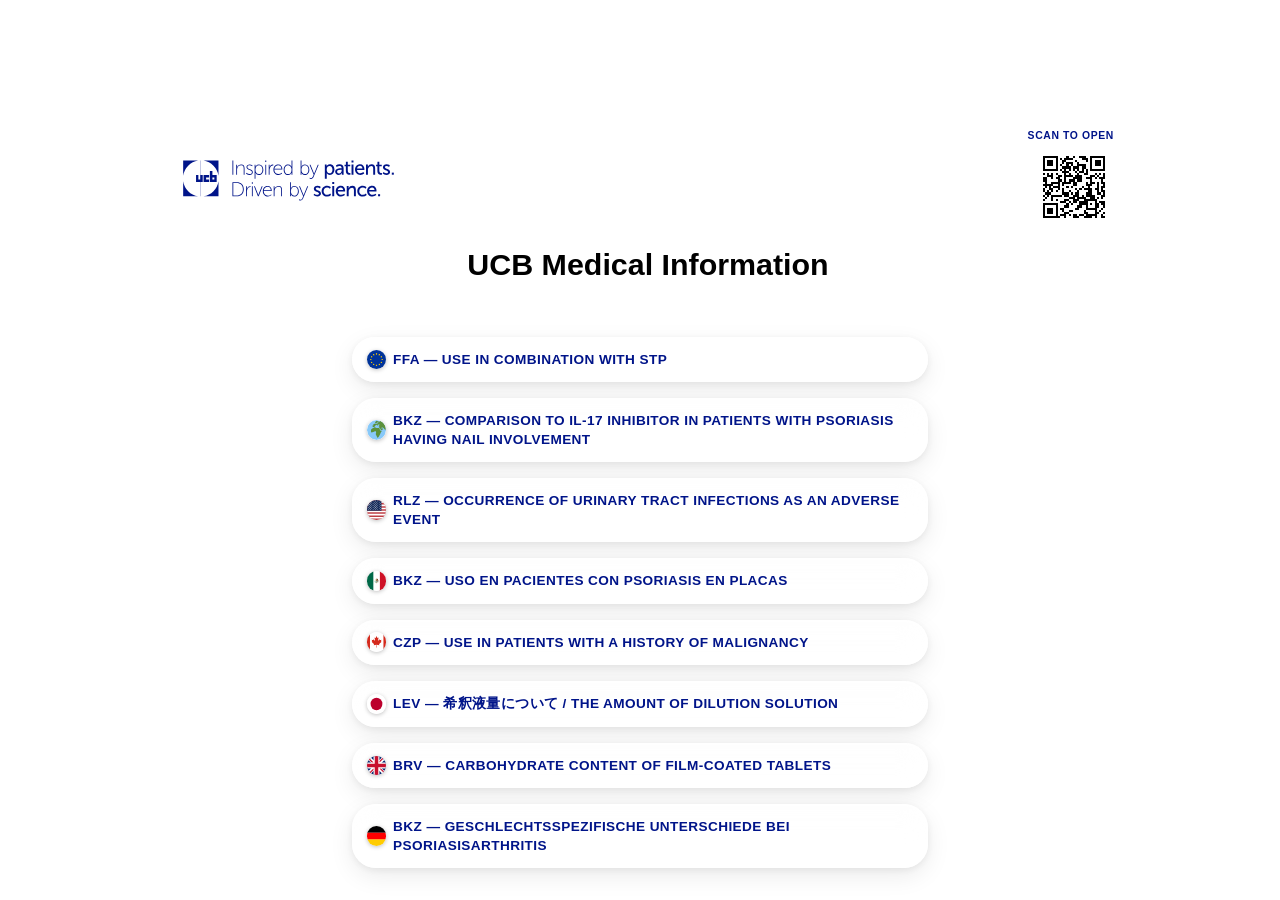
==== index.html @ f5531947 "page" ====
<!DOCTYPE html>
<!-- ============================================================
  UCB Medical Information — Navigation Index
  Purpose : Landing page listing all available CRD/FFA documents.
  Layout  : Centered flex column of glass-style navigation buttons.
  Assets  : assets/css/styles.css, UCB logo SVG, QR code SVG.
============================================================ -->
<html lang="en">

<!-- ============ HEAD ============ -->
<head>
  <!-- Character encoding and responsive viewport -->
  <meta charset="UTF-8">
  <meta name="viewport" content="width=device-width, initial-scale=1.0">

  <!-- Page title (browser tab / bookmark label) -->
  <title>Index</title>

  <!-- Favicon — UCB logo PNG -->
  <link rel="icon" type="image/png" href="assets/img/ucb-logo.png">

  <!-- Shared stylesheet (typography, layout utilities, btn classes, site-header) -->
  <link rel="stylesheet" href="assets/css/styles.css">

  <!-- Page-specific styles
       - Centers all content vertically and horizontally in a full-viewport column.
       - Applies a subtle grey-blue gradient background.
       - Overrides shared .btn--primary with a frosted-glass appearance
         (semi-transparent white fill, backdrop-filter blur, no text-shadow).
  -->
  <style>
    html {
      min-height: 100%;
      background: linear-gradient(145deg, #dde0e8 0%, #eceef2 50%, #e4e6ec 100%);
    }
    body {
      display: flex;
      flex-direction: column;
      align-items: center;
      justify-content: flex-start;
      margin: 0;
      padding-block: 2rem;
      gap: 1rem;
    }

    /* Glass nav cards — override shared stylesheet for this page only */
    body .btn {
      border-radius: 1.5rem;
    }
    .btn--primary {
      display: -webkit-box !important;
      display: -webkit-flex !important;
      display: flex !important;
      -webkit-box-orient: horizontal !important;
      -webkit-box-direction: normal !important;
      -webkit-flex-direction: row !important;
      flex-direction: row !important;
      -webkit-box-align: center !important;
      -webkit-align-items: center !important;
      align-items: center !important;
      -webkit-justify-content: flex-start !important;
      justify-content: flex-start !important;
      gap: 0.5em !important;
      height: auto !important;
      min-height: 0 !important;
      box-sizing: border-box !important;
      border-radius: 1.5rem !important;
      color: #001489 !important;
      background: rgba(255, 255, 255, 0.38) !important;
      border: 1px solid rgba(255, 255, 255, 0.7) !important;
      backdrop-filter: blur(14px) saturate(1.4) !important;
      -webkit-backdrop-filter: blur(14px) saturate(1.4) !important;
      box-shadow:
        0 2px 8px rgba(0, 0, 0, 0.07),
        0 8px 24px rgba(0, 0, 0, 0.08),
        inset 0 1px 0 rgba(255, 255, 255, 0.85) !important;
      text-shadow: none !important;
      width: min(36rem, 90vw) !important;
      /* longhand beats padding-block:0 from .btn on every engine */
      padding-top: 0.75rem !important;
      padding-bottom: 0.75rem !important;
      padding-right: 1.25rem !important;
      padding-left: 0.85rem !important;
    }
    /* Text cell — grows to fill remaining width and wraps freely */
    .btn--primary span {
      -webkit-box-flex: 1 !important;
      -webkit-flex: 1 1 0% !important;
      flex: 1 1 0% !important;
      min-width: 0 !important;
      white-space: normal !important;
      overflow-wrap: break-word !important;
      word-wrap: break-word !important;
      word-break: break-word !important;
      line-height: 1.4 !important;
    }
    .btn--primary:hover {
      background: rgba(255, 255, 255, 0.58) !important;
      box-shadow:
        0 4px 12px rgba(0, 0, 0, 0.10),
        0 12px 32px rgba(0, 0, 0, 0.11),
        inset 0 1px 0 rgba(255, 255, 255, 0.95) !important;
      filter: none !important;
    }

    /* Circular flag / globe icons in navigation cards */
    .flag-circle {
      display: inline-block;
      width: 1.45em;
      height: 1.45em;
      border-radius: 50%;
      object-fit: cover;
      vertical-align: middle;
      box-shadow: 0 1px 4px rgba(0, 0, 0, 0.25);
      flex-shrink: 0;
    }
  </style>
</head>
<!-- ============ END HEAD ============ -->

<!-- ============ BODY ============ -->
<body>

  <!-- ============ SITE HEADER ============
       Full-width banner containing:
       - UCB logo (left)
       - QR code linking to UCB Medical Information (right)
       - Page title centred below the logo/QR row
  -->
  <header class="site-header" role="banner" style="width:100%;">
    <div class="container">
      <div class="header-flex">
        <!-- UCB logo with tagline -->
        <div class="header-logo">
          <img src="assets/img/UCB_Logo_Tagline_ReflexBlue_RGB_Logo.svg"
            alt="UCB logo with tagline inspired by patients, driven by science.">
        </div>
        <!-- QR code — scan to open this site on a mobile device -->
        <div style="text-align:right;">
          <p style="margin:0 0 0.25rem;font-size:0.65rem;font-weight:600;letter-spacing:0.06em;text-transform:uppercase;color:#001489;">Scan to open</p>
          <img src="assets/img/qr_fhirmi.svg" alt="QR code — scan to open UCB Medical Information" width="80" height="80">
        </div>
      </div>
      <!-- Page title -->
      <div class="page-title" style="text-align:center;">
        <h1 class="h1" style="justify-content:center;">UCB Medical Information</h1>
      </div>
    </div>
  </header>
  <!-- ============ END SITE HEADER ============ -->

  <!-- ============ NAVIGATION LINKS ============
       Each anchor uses .btn .btn--primary (glass style defined above).
       Flag emoji indicates the country/region of the document.
       Drug abbreviations: FFA = Fenfluramine, BKZ = Bimekizumab,
         RLZ = Riluzole, CZP = Certolizumab pegol, LEV = Levetiracetam,
         BRV = Brivaracetam.
  -->

  <!-- EU — FFA: Use in Combination with Standard of Care / STP -->
  <a class="btn btn--primary" href="FFA_Use_in_combination_with_STP.html"><img class="flag-circle" src="assets/img/flags/eu.svg" alt="EU flag"><span>FFA &mdash; Use in Combination with STP</span></a>

  <!-- EU — FFA inline-styles variant (currently commented out / not published) -->
  <!-- <a class="btn btn--primary" href="FFA_Use_in_combination_with_STP_inline_styles.html"><img class="flag-circle" src="assets/img/flags/eu.svg" alt="EU flag"><span>FFA &mdash; Use in Combination with STP &mdash; Inline styles</span></a> -->

  <!-- Global — BKZ: Plaque psoriasis, nail involvement, IL-17 inhibitor comparison -->
  <a class="btn btn--primary" href="GRD_BKZ_PSO_Comparison_to_an_LI-17_inhibitor_in_patients_having_nail_involvement.html"><img class="flag-circle" src="assets/img/flags/globe.svg" alt="Global"><span>BKZ &mdash; Comparison to IL-17 inhibitor in patients with psoriasis having nail involvement</span></a>

  <!-- US — RLZ: Urinary tract infections as an adverse event -->
  <a class="btn btn--primary" href="US_CRD_RLZ_occurrence_of_urinary_tract_infections_as_an_adverse_event.html"><img class="flag-circle" src="assets/img/flags/us.svg" alt="US flag"><span>RLZ &mdash; Occurrence of urinary tract infections as an adverse event</span></a>

  <!-- MX (Mexico) — BKZ: Plaque psoriasis (Spanish-language document) -->
  <a class="btn btn--primary" href="MX_CRD_BKZ_PSO_Use_in_patients_with_plaque_psoriasis.html"><img class="flag-circle" src="assets/img/flags/mx.svg" alt="Mexico flag"><span>BKZ &mdash; Uso en pacientes con psoriasis en placas</span></a>

  <!-- CA (Canada) — CZP: Use in patients with a history of malignancy -->
  <a class="btn btn--primary" href="CA_CRD_CZP_Use_in_patients_with_a_history_of_malignancy.html"><img class="flag-circle" src="assets/img/flags/ca.svg" alt="Canada flag"><span>CZP &mdash; Use in patients with a history of malignancy</span></a>

  <!-- JP (Japan) — LEV: Amount of dilution solution (bilingual JP/EN title) -->
  <a class="btn btn--primary" href="JP_CRD_LEV_The_amount_of_dilution_solution.html"><img class="flag-circle" src="assets/img/flags/jp.svg" alt="Japan flag"><span>LEV &mdash; 希釈液量について / The amount of dilution solution</span></a>

  <!-- GB (UK) — BRV: Carbohydrate content of film-coated tablets -->
  <a class="btn btn--primary" href="UK_CRD_BRV_Carbohydrate_content_of_film-coated_tablets.html"><img class="flag-circle" src="assets/img/flags/gb.svg" alt="UK flag"><span>BRV &mdash; Carbohydrate content of film-coated tablets</span></a>

  <!-- DE (Germany) — BKZ: Gender-specific differences in PsA (German-language document) -->
  <a class="btn btn--primary" href="DE_CRD_BKZ_PsA_Gender-specific_differences.html"><img class="flag-circle" src="assets/img/flags/de.svg" alt="Germany flag"><span>BKZ &mdash; Geschlechtsspezifische Unterschiede bei Psoriasisarthritis</span></a>

  <!-- ============ END NAVIGATION LINKS ============ -->

</body>
<!-- ============ END BODY ============ -->

</html>
---- assets/css/styles.css ----
/* =================================================================
   UCB Medical Information — styles.css

   Conventions
   ───────────
   · Relative units only (rem / em / % / vh / vw / vmax) — no px
   · All colours via CSS custom properties defined in :root
   · Pill-shaped controls: all-caps text, border-radius: 100vmax
   · Floating TOC: fixed glass bar aligned to the content container
   · Sections 1–21 follow document order; media queries at the end

   Button system
   ─────────────
   · .btn                    — solid brand-blue pill (body use; hover → marigold text + border)
   · #toc .btn               — glass pill automatically via context rule (no extra class needed)
   · #toc .btn.is-active     — solid blue active pill, applied by scroll-spy script
   · .tab-group .btn         — glass pill (same look as TOC); wrapper auto-gets flex layout
   · .tab-group .btn.is-active — solid blue active pill; toggled by JS classList

   Card system
   ───────────
   · .card             — standard bordered card (apply to any section)
   · .card--teal       — teal variant (feedback)
   · .card--hidden     — display:none (AEO / LLM machine-readable blocks)
   ================================================================= */


/* ━━━━━━━━━━━━━━━━━━━━━━━━━━━━━━━━━━━━━━━━━━━━━━━━━━━━━━━━━━━━━━━━
   1. RESET & BASE
   Minimal reset: border-box sizing everywhere, full-height html/body,
   and font smoothing for crisp rendering on macOS / iOS.
   ━━━━━━━━━━━━━━━━━━━━━━━━━━━━━━━━━━━━━━━━━━━━━━━━━━━━━━━━━━━━━━━━ */
*,
*::before,
*::after {
  box-sizing: border-box;
}

html,
body {
  height: 100%;
}

html {
  /* Keeps anchor-jump targets visible below the fixed TOC bar.
     6 rem = navbox clearance (≈4 rem top-to-bottom) + ~2 rem breathing room. */
  scroll-padding-top: 6rem;
  /* Prevent iOS Safari from auto-inflating font sizes on narrow viewports,
     which would make <p> appear disproportionately larger than headings/tables. */
  -webkit-text-size-adjust: 100%;
}

/* Only enable smooth scrolling when the user is actively navigating
   via focus/keyboard, avoiding the jarring auto-scroll on page load. */
html:focus-within {
  scroll-behavior: smooth;
}

body {
  margin: 0;
  font-family: Tahoma, 'Helvetica Neue', Helvetica, Arial, sans-serif;
  font-size: 1rem;
  /* base = 16 px in most browsers */
  line-height: 1.45;
  color: #000;
  background: #fff;
  -webkit-font-smoothing: antialiased;
  /* macOS / iOS: thinner strokes */
  -moz-osx-font-smoothing: grayscale;
  /* Firefox on macOS */
}


/* ━━━━━━━━━━━━━━━━━━━━━━━━━━━━━━━━━━━━━━━━━━━━━━━━━━━━━━━━━━━━━━━━
   2. DESIGN TOKENS
   Single source of truth for every colour, size, and spacing value
   used throughout the stylesheet. Edit here to retheme the document.
   ━━━━━━━━━━━━━━━━━━━━━━━━━━━━━━━━━━━━━━━━━━━━━━━━━━━━━━━━━━━━━━━━ */
:root {
  /* ── Brand colours ── */
  --brand: #001489;
  /* UCB Reflex Blue — primary action colour */
  --accent: #ED9B33;
  /* Marigold — used for focus rings         */
  --teal: #6bcaba;
  /* Teal — feedback card & TOC pill         */
  --teal-dark: #00816D;
  /* Dark teal — text on teal glass surfaces */
  --accent2: #F18070;
  /* Coral red — comparator line in figures  */

  /* ── Neutral / border ── */
  --border: #d1d5db;
  /* Light grey — default box borders        */

  /* ── Table header palette (lightest → darkest) ── */
  --tbl-h1: #808AC4;
  /* Level-1 header row background  */
  --tbl-h2: #99A1D0;
  /* Level-2 header row background  */
  --tbl-h3: #B3B9DC;
  /* Level-3 header row background  */
  --tbl-interim: #CCD0E7;
  /* Interim / sub-group row        */
  --tbl-foot: #E6E8F3;
  /* Table footer row               */

  /* ── Miscellaneous ── */
  --text-muted: #d1d5db;
  /* Muted / secondary text         */
  --radius: 1.25rem;
  /* Corner radius for box-shaped elements (not pills) */
  --shadow: 0 0.5rem rgba(0, 0, 0, 0.05);
  /* Subtle elevation shadow */

  /* ── Spacing scale ──
     Named by their rem value so usage is self-documenting at call site. */
  --space-0: 0;
  --space-025: 0.25rem;
  --space-05: 0.5rem;
  --space-075: 0.75rem;
  --space-1: 1rem;
  --space-125: 1.25rem;
  --space-15: 1.5rem;
  --space-2: 2rem;

  /* ── Container ── */
  --container-max: 61.25rem;
  /* ≈ 980 px — matches Veeva email width */

  /* ── Pill control geometry ── */
  --pill-h: 2rem;
  /* pill height — same for every button */
  --pill-pad-x: 0.9rem;
  /* horizontal padding — same for every button */
}


/* ━━━━━━━━━━━━━━━━━━━━━━━━━━━━━━━━━━━━━━━━━━━━━━━━━━━━━━━━━━━━━━━━
   3. TYPOGRAPHY
   Heading sizes step down by 0.1 rem per level.
   Margins are tight to keep medical content dense but readable.
   ━━━━━━━━━━━━━━━━━━━━━━━━━━━━━━━━━━━━━━━━━━━━━━━━━━━━━━━━━━━━━━━━ */

/* Shared heading traits */
h1,
h2,
h3,
h4,
h5,
h6 {
  line-height: 1.25;
  font-weight: 700;
  color: var(--brand);
}

/* Individual heading sizes and vertical rhythm */
h1 {
  font-size: 1.45rem;
  margin: var(--space-075) 0 var(--space-025);
}

h2 {
  font-size: 1.35rem;
  margin: var(--space-05) 0 var(--space-025);
}

h3 {
  font-size: 1.25rem;
  margin: var(--space-05) 0 var(--space-025);
}

h4 {
  font-size: 1.15rem;
  margin: var(--space-025) 0 var(--space-025);
}

h5 {
  font-size: 1.05rem;
  margin: var(--space-025) 0 var(--space-025);
}

h6 {
  font-size: 1.00rem;
  margin: var(--space-025) 0 var(--space-025);
}

/* Body text — compact vertical margin keeps sections tight */
p,
ul,
ol {
  font-size: 1rem;
  line-height: 1.45;
  margin: var(--space-025) 0;
}

/* Indent lists consistently */
ul,
ol {
  padding-left: 1.125rem;
}

/* List item text stays black; marker (bullet) picks up brand blue */
ul li {
  color: #000;
}

ul li::marker {
  color: var(--brand);
}

/* Nested lists: same indent, small top/bottom gap */
ul ul,
ol ol {
  margin: var(--space-025) 0;
  padding-left: 1.125rem;
}

/* Superscripts / subscripts — sized and positioned relative to surrounding text */
sup,
sub {
  font-size: 66%;
  line-height: 0;
  /* avoids increasing line height of parent */
  position: relative;
  vertical-align: baseline;
}

sup {
  top: -0.6em;
}

sub {
  bottom: -0.4em;
}

/* Global link style — brand blue, underlined; hover shifts to marigold */
a {
  color: var(--brand);
  text-decoration: underline;
}

a:hover {
  color: var(--accent);
  text-decoration: underline;
}

/* Note: .btn overrides text-decoration: none for button-style links */


/* ━━━━━━━━━━━━━━━━━━━━━━━━━━━━━━━━━━━━━━━━━━━━━━━━━━━━━━━━━━━━━━━━
   4. LAYOUT
   Page shell: centred container, site header, logo row, page title.
   ━━━━━━━━━━━━━━━━━━━━━━━━━━━━━━━━━━━━━━━━━━━━━━━━━━━━━━━━━━━━━━━━ */

/* Centred content column used by both header and main content */
.container {
  max-width: var(--container-max);
  margin-inline: auto;
  padding-inline: var(--space-1);
}

/* Header: top padding is enlarged so the logo clears the fixed TOC bar.
   calc(1rem gap-from-top + 3.05rem navbox-height + 2rem breathing) = 6rem */
.site-header {
  padding: calc(var(--space-1) + 5rem) 0 var(--space-1);
  background: #fff;
}

/* Logo left, doc-code/date block right */
.header-flex {
  display: flex;
  justify-content: space-between;
  align-items: center;
  gap: var(--space-1);
  width: 100%;
}

/* Logo container — fixed height, overflow hidden for clean crop */
.header-logo {
  display: flex;
  align-items: center;
  overflow: hidden;
  height: 5rem;
}

.header-logo img {
  height: 100%;
  width: auto;
  object-fit: cover;
}

/* Right-hand meta block: doc code + preparation date */
.header-meta-block {
  text-align: right;
  font-size: 1rem;
  line-height: 1.25;
  color: #000;
}

.header-meta-block p {
  margin: 0;
}

/* Page title band below the logo row */
.page-title {
  padding: 0 0 var(--space-1);
}

/* The h1 and its child spans share the same oversized style.
   Spans allow fine-grained control (drug name, monitoring flag, subtitle). */
.page-title h1,
.page-title .drug,
.page-title .monitor-flag,
.page-title .subtitle {
  font-size: 1.9rem;
  /* larger than section h1s to establish clear hierarchy */
  line-height: 1.3;
  font-weight: 800;
  color: #000;
  /* black, not brand blue, for the document title */
}

/* Flex row so drug name, flag, and subtitle wrap gracefully on narrow screens */
.page-title h1 {
  margin-left: var(--space-1);
  display: flex;
  flex-wrap: wrap;
  gap: var(--space-05);
  align-items: baseline;
}


/* ━━━━━━━━━━━━━━━━━━━━━━━━━━━━━━━━━━━━━━━━━━━━━━━━━━━━━━━━━━━━━━━━
   5. CARDS  (.card)
   Class-based card treatment — apply to any section element.
   Variants handle colour overrides; no ID coupling required.
   ━━━━━━━━━━━━━━━━━━━━━━━━━━━━━━━━━━━━━━━━━━━━━━━━━━━━━━━━━━━━━━━━ */

/* Ensure every anchor target lands below the fixed navbox.
   6 rem = navbox clearance + breathing room.
   Exclude #toc itself: it is position:fixed so scroll-margin on it
   causes Safari to produce an unexpected scroll offset. */
[id]:not(#toc) {
  scroll-margin-top: 6rem;
}

.card {
  border: 0.0625rem solid var(--border);
  border-radius: var(--radius);
  padding: var(--space-05);
  background: #fff;
  margin: var(--space-075) 0;
}

/* Remove top margin from the first heading or collapsible block
   so it sits flush with the card's top padding. */
.card> :is(h1, h2, h3, h4, h5, h6):first-child,
.card>details:first-child {
  margin-top: 0;
}

/* Teal variant — feedback section */
.card--teal {
  background: color-mix(in srgb, var(--teal) 25%, white);
  border-color: color-mix(in srgb, var(--teal) 45%, transparent);
}


/* ━━━━━━━━━━━━━━━━━━━━━━━━━━━━━━━━━━━━━━━━━━━━━━━━━━━━━━━━━━━━━━━━
   6. NAVIGATION BOX  (.navbox)
   Generic pill-shaped container used for in-page TOC bars.
   The floating TOC (#toc) extends this in section 8.
   ━━━━━━━━━━━━━━━━━━━━━━━━━━━━━━━━━━━━━━━━━━━━━━━━━━━━━━━━━━━━━━━━ */
.navbox {
  border: 0.0625rem solid var(--border);
  border-radius: 100vmax;
  /* always a perfect pill regardless of height */
  background: var(--tbl-foot);
  padding: var(--space-075);
  width: 100%;
  box-sizing: border-box;
  margin: var(--space-1) 0;
  display: flex;
  align-items: center;
  justify-content: center;
}

/* "Contents" label — never wraps; provides fixed left anchor for the list */
.navbox__title {
  margin: 0 var(--space-05) 0 0;
  font-size: 0.9rem;
  font-weight: 700;
  color: var(--brand);
  white-space: nowrap;
}

/* Button list — wraps by default for static navboxes (overridden in #toc) */
.navbox__list {
  display: flex;
  flex-wrap: wrap;
  gap: var(--space-05);
  list-style: none;
  padding: 0;
  margin: 0;
  align-items: center;
  justify-content: center;
}


/* ━━━━━━━━━━━━━━━━━━━━━━━━━━━━━━━━━━━━━━━━━━━━━━━━━━━━━━━━━━━━━━━━
   7. PILL BUTTONS  (.btn)
   Default button is solid brand blue — the standard for body use.
   Hover on all buttons: marigold text + marigold border (no filter).
   The navbox renders its pills as glass automatically via the #toc
   context rule in section 8; no extra class is needed in HTML.
   ━━━━━━━━━━━━━━━━━━━━━━━━━━━━━━━━━━━━━━━━━━━━━━━━━━━━━━━━━━━━━━━━ */
.btn,
button.btn {
  display: inline-flex;
  align-items: center;
  justify-content: center;
  gap: 0.35rem;
  min-height: var(--pill-h);
  padding-inline: var(--pill-pad-x);
  padding-block: 0;
  border-radius: 100vmax;
  border: 0.0625rem solid transparent;
  /* transparent — solid fill defines the edge */
  box-sizing: border-box;
  cursor: pointer;
  text-decoration: none;
  /* overrides global link underline */
  font-size: 0.85rem;
  font-weight: 700;
  text-transform: uppercase;
  letter-spacing: 0.03em;
  line-height: 1;
  background: var(--brand);
  /* solid brand blue */
  color: #fff;
  box-shadow:
    0 0.0625rem 0 rgba(255, 255, 255, 0.15) inset,
    0 0.125rem 0.375rem rgba(0, 20, 137, 0.30);
  transition:
    background-color .22s ease,
    color .22s ease,
    border-color .22s ease,
    box-shadow .22s ease,
    transform .12s ease;
}

.btn:hover,
button.btn:hover {
  color: var(--accent);
  border-color: var(--accent);
  text-decoration: none;
  filter: none;
}

/* Active state — scroll-spy marks the current section's pill with .is-active.
   Solid pills get a subtle lift; TOC glass pills switch to solid blue (section 8). */
.btn.is-active {
  transform: translateY(-0.0625rem);
  box-shadow:
    0 0.0625rem 0 rgba(255, 255, 255, 0.28) inset,
    0 0.375rem 1.125rem rgba(0, 20, 137, 0.22);
}


/* ━━━━━━━━━━━━━━━━━━━━━━━━━━━━━━━━━━━━━━━━━━━━━━━━━━━━━━━━━━━━━━━━
   8. FLOATING TOC  (#toc)
   Fixed pill bar centred at the top of the viewport.
   Overrides the generic .navbox with Apple-style glass:
   near-transparent blue tint + backdrop blur so page content is
   visible but softened behind the bar.
   ━━━━━━━━━━━━━━━━━━━━━━━━━━━━━━━━━━━━━━━━━━━━━━━━━━━━━━━━━━━━━━━━ */
#toc.navbox {
  position: fixed;
  inset-block-start: 1rem;
  /* 1 rem gap from viewport top */
  inset-inline-start: 50%;
  transform: translateX(-50%);
  /* horizontal centering via translate */
  z-index: 9999;
  /* above all page content */

  /* Width clamps to the content container width with a small side margin */
  width: min(100% - 1rem, var(--container-max));
  margin-inline: auto;

  /* Override generic .navbox padding/radius */
  border-radius: 100vmax !important;
  padding: 0.4rem var(--space-1) !important;

  /* Glass effect: near-invisible blue tint; backdrop-filter does the frosting */
  -webkit-backdrop-filter: saturate(180%) blur(1.25rem);
  backdrop-filter: saturate(180%) blur(1.25rem);
  background: rgba(0, 20, 137, 0.04);
  /* 4% brand blue — barely tinted */
  border: 0.0625rem solid rgba(255, 255, 255, 0.28);
  /* soft white rim */
  box-shadow:
    0 0 0 0.0625rem rgba(255, 255, 255, 0.22) inset,
    /* inner highlight (glass bevel) */
    0 0.5rem 2rem rgba(0, 20, 137, 0.18),
    /* blue ambient glow below bar  */
    0 0.125rem 0.375rem rgba(0, 0, 0, 0.06);
  /* crisp close shadow           */
}

/* Button list inside the floating TOC: single row, horizontally scrollable.
   flex: 1 + min-width: 0 constrains the list to remaining width after title. */
#toc .navbox__list {
  display: flex;
  flex-wrap: nowrap;
  /* single row — no line breaks */
  flex: 1;
  /* fill available width after the title label */
  min-width: 0;
  /* allow flex child to shrink below its intrinsic size */
  gap: 0.2rem;
  overflow-x: auto;
  /* scroll horizontally when buttons exceed bar width */
  overflow-y: visible;
  /* must be visible so border on hover is not clipped (was: hidden) */
  padding-block: 0.125rem;
  /* room for the 0.0625rem border on hover without clipping */
  justify-content: flex-start;
  /* left-aligned so scroll makes sense */
}

/* Hide scrollbar visually (scroll still works via touch / trackpad) */
#toc .navbox__list::-webkit-scrollbar {
  display: none;
}

/* Slightly smaller label in the compact glass bar */
#toc .navbox__title {
  font-size: 0.8rem;
}

/* Unselected TOC pills — glass style applied via context rule.
   No class needed on the HTML; being inside #toc is sufficient.
   Geometry (nowrap, max-content, no-shrink) keeps the scrollable row tidy. */
#toc .btn:not(.is-active) {
  white-space: nowrap;
  min-width: max-content;
  flex-shrink: 0;
  background: color-mix(in srgb, var(--tbl-interim) 52%, transparent);
  /* --tbl-interim @ 52% — more visible glassy fill */
  color: var(--brand);
  border-color: rgba(255, 255, 255, 0.55);
  /* more opaque white border     */
  box-shadow:
    0 0.0625rem 0 rgba(255, 255, 255, 0.55) inset,
    /* top-edge glass bevel */
    0 0.125rem 0.375rem rgba(0, 20, 137, 0.08);
  /* subtle depth shadow  */
  -webkit-backdrop-filter: none;
  backdrop-filter: none;
  /* navbox itself provides blur  */
}

/* Geometry also needed on active pills so the row stays consistent */
#toc .btn.is-active {
  white-space: nowrap;
  min-width: max-content;
  flex-shrink: 0;
  background: var(--brand);
  color: #fff;
  /* Semi-transparent white border — matches visual weight of glass/teal pills */
  border-color: rgba(255, 255, 255, 0.4);
  /* Compact shadow matching glass pill: inner top highlight + small drop shadow */
  box-shadow:
    0 0.0625rem 0 rgba(255, 255, 255, 0.28) inset,
    0 0.125rem 0.375rem rgba(0, 20, 137, 0.25);
  transform: none;
}

/* Hover on active pill: marigold text + marigold border */
#toc .btn.is-active:hover {
  color: var(--accent);
  border-color: var(--accent);
  text-decoration: none;
}

/* Hover on unselected pills: marigold text + marigold border */
#toc .btn:not(.is-active):hover {
  color: var(--accent);
  border-color: var(--accent);
  text-decoration: none;
}

/* Feedback pill — light teal glass tint to echo the feedback card colour.
   Targets by href so no extra class is needed in any HTML file. */
#toc .btn[href="#feedback"]:not(.is-active) {
  background: color-mix(in srgb, var(--teal) 28%, transparent);
  border-color: color-mix(in srgb, var(--teal) 50%, transparent);
  box-shadow:
    0 0.0625rem 0 rgba(255, 255, 255, 0.55) inset,
    0 0.125rem 0.375rem color-mix(in srgb, var(--teal) 20%, transparent);
}

#toc .btn[href="#feedback"]:not(.is-active):hover {
  color: var(--accent);
  border-color: var(--accent);
  text-decoration: none;
}


/* ━━━━━━━━━━━━━━━━━━━━━━━━━━━━━━━━━━━━━━━━━━━━━━━━━━━━━━━━━━━━━━━━
   9. TAB GROUP BUTTONS  (.tab-group)
   Any container with .tab-group gets the same glass pill behaviour
   as the TOC navbox — inactive pills are glass, active pill is solid
   blue, hover on both is marigold. Add class="tab-group" to the
   wrapper div; the buttons inside just need class="btn".
   ━━━━━━━━━━━━━━━━━━━━━━━━━━━━━━━━━━━━━━━━━━━━━━━━━━━━━━━━━━━━━━━━ */

.tab-group {
  display: flex;
  justify-content: center;
  gap: 0.4rem;
  flex-wrap: wrap;
  margin-bottom: 0.75rem;
}

.tab-group .btn:not(.is-active) {
  background: color-mix(in srgb, var(--tbl-interim) 52%, transparent);
  color: var(--brand);
  border-color: rgba(255, 255, 255, 0.55);
  box-shadow:
    0 0.0625rem 0 rgba(255, 255, 255, 0.55) inset,
    0 0.125rem 0.375rem rgba(0, 20, 137, 0.08);
}

.tab-group .btn:not(.is-active):hover,
.tab-group .btn.is-active:hover {
  color: var(--accent);
  border-color: var(--accent);
}


/* ━━━━━━━━━━━━━━━━━━━━━━━━━━━━━━━━━━━━━━━━━━━━━━━━━━━━━━━━━━━━━━━━
   10. COLLAPSIBLE SECTIONS  (.collapse)
   Built on the native <details> / <summary> elements.
   The default browser triangle marker is replaced with a CSS-drawn
   chevron (two-border square rotated 45°) that rotates on open.
   ━━━━━━━━━━━━━━━━━━━━━━━━━━━━━━━━━━━━━━━━━━━━━━━━━━━━━━━━━━━━━━━━ */

/* Remove the built-in disclosure triangle in WebKit browsers */
.collapse summary::-webkit-details-marker {
  display: none;
}

.collapse summary {
  cursor: pointer;
  display: flex;
  align-items: center;
  list-style: none;
  /* remove Firefox's built-in disclosure marker */
  padding: var(--space-05) 0;
}

/* CSS chevron: a square with two visible borders, rotated to point right.
   border-right + border-bottom = a down-right corner = chevron › shape.
   Rotated -45° points it rightward (collapsed state). */
.collapse summary::before {
  content: "";
  display: inline-block;
  flex-shrink: 0;
  width: 0.65em;
  height: 0.65em;
  border-right: 0.18em solid var(--brand);
  border-bottom: 0.18em solid var(--brand);
  transform: rotate(-45deg);
  /* → pointing right (collapsed) */
  margin-right: var(--space-05);
  transition: transform .2s ease-in-out, border-color .2s ease;
}

/* When the <details> is open, rotate the chevron to point downward */
.collapse[open] summary::before {
  transform: rotate(45deg);
}

/* Hover: chevron shifts to warm red — matches link hover colour */
.collapse summary:hover::before {
  border-color: var(--accent);
}

/* Indent expanded content to align under the heading text (past chevron) */
.collapse .collapse-content {
  padding-top: var(--space-05);
  padding-left: 1.125rem;
}

/* Headings inside <summary> — any level (h1–h6) works.
   Normalise margin and display so the heading sits inline with the chevron
   and doesn't fight the flex layout or add unwanted vertical space. */
.collapse>summary> :is(h1, h2, h3, h4, h5, h6) {
  margin: 0;
  display: inline;
}

/* Focus ring only for keyboard navigation (:focus-visible), not mouse clicks,
   so clicking to expand does not leave a visible selection frame. */
.collapse summary:focus-visible {
  outline: 0.0625rem dotted var(--accent);
  outline-offset: 0.125rem;
}


/* Injected by main.js — invisible anchor at the very top of the page
   so href="#top" always resolves without breaking the Back button. */
.top-anchor {
  position: absolute;
  inset-block-start: 0;
}


/* ━━━━━━━━━━━━━━━━━━━━━━━━━━━━━━━━━━━━━━━━━━━━━━━━━━━━━━━━━━━━━━━━
   11. HIDDEN HELPERS
   Elements used for machine-readable metadata or LLM context that
   must never be visible in the rendered document.
   ━━━━━━━━━━━━━━━━━━━━━━━━━━━━━━━━━━━━━━━━━━━━━━━━━━━━━━━━━━━━━━━━ */

/* Inline metadata spans (e.g. data-label="AEO") — invisible to users */
.hidden-meta {
  display: none !important;
}

/* Entire sections hidden from view (AEO blocks, LLM summary, etc.)
   Use class="card card--hidden" on the section element. */
.card--hidden,
.card--hidden * {
  display: none !important;
}


/* ━━━━━━━━━━━━━━━━━━━━━━━━━━━━━━━━━━━━━━━━━━━━━━━━━━━━━━━━━━━━━━━━
   12. TABLES & FIGURES  (.tblfigfig)
   Shared wrapper for data tables and figures, styled for the Veeva
   email / HTML output format. border-collapse: separate with
   border-spacing: 0 is required so border-radius clips correctly.
   ━━━━━━━━━━━━━━━━━━━━━━━━━━━━━━━━━━━━━━━━━━━━━━━━━━━━━━━━━━━━━━━━ */
.tblfig table {
  width: 100%;
  border-collapse: separate;
  /* required for border-radius on table */
  border-spacing: 0;
  border: 0.0625rem solid var(--border);
  border-radius: var(--radius);
  overflow: hidden;
  /* clips row backgrounds to rounded corners */
  margin: var(--space-05) 0;
  background: #fff;
}

/* Default cell style — all cells share this baseline */
.tblfig th,
.tblfig td {
  border-bottom: 0.0625rem solid var(--border);
  padding: var(--space-05);
  vertical-align: top;
  font-size: 0.95rem;
  font-weight: 400;
}

/* Last data row has no bottom border (table border provides the edge) */
.tblfig tr:last-child td {
  border-bottom: 0;
}

.tblfig td img {
  max-width: 100%;
  height: auto;
  display: block;
}

/* Header row tiers: .hdr defaults to level-3 (lightest); .hdr-1 / .hdr-2
   allow darker shading on top-level columns without extra markup. */
.tblfig .hdr th {
  font-size: 0.95rem;
  font-weight: 700;
  background: var(--tbl-h3);
}

.tblfig .hdr-1 th {
  background: var(--tbl-h1);
}

/* darkest  */
.tblfig .hdr-2 th {
  background: var(--tbl-h2);
}

.tblfig .hdr-3 th {
  background: var(--tbl-h3);
}

/* lightest */

/* Interim rows span full width, styled as a subgroup label */
.tblfig .interim-row td[colspan] {
  background: var(--tbl-interim);
  font-size: 0.95rem;
  font-weight: 700;
}

/* Table footer: abbreviation key / footnote row */
.tblfig .tblfig-footer td[colspan] {
  background: var(--tbl-foot);
  font-size: 0.85rem;
  font-weight: 400;
  line-height: 1.25;
}


/* Plotly / figure chart container */
.fig-chart {
  width: 100%;
}

/* Legend row below a chart: centred flex, items separated by gap */
.fig-legend {
  display: flex;
  justify-content: center;
  gap: 2rem;
  margin: 0.25rem 0;
  font-size: 0.85rem;
}

/* One legend entry — swatch/icon + label inline */
.fig-legend__item {
  display: inline-flex;
  align-items: center;
  gap: 0.4rem;
}

/* Solid colour swatch (bar charts) — sized to visually match bar width */
.fig-legend__swatch {
  display: inline-block;
  width: 1rem;
  /* 16 px equivalent */
  height: 0.875rem;
  /* 14 px equivalent */
  border-radius: 0.125rem;
  flex-shrink: 0;
}

/* Active-analysis label below the legend (italic small print) */
.fig-label {
  text-align: center;
  font-size: 0.8rem;
  font-style: italic;
  margin: 0 0 0.5rem;
}


/* ━━━━━━━━━━━━━━━━━━━━━━━━━━━━━━━━━━━━━━━━━━━━━━━━━━━━━━━━━━━━━━━━
   13. UTILITIES
   Single-purpose helper classes for text and cell alignment.
   Applied directly in HTML to avoid inline styles.
   ━━━━━━━━━━━━━━━━━━━━━━━━━━━━━━━━━━━━━━━━━━━━━━━━━━━━━━━━━━━━━━━━ */
.text-left {
  text-align: left;
}

.text-center {
  text-align: center;
}

.text-right {
  text-align: right;
}

.align-top {
  vertical-align: top;
}

.align-middle {
  vertical-align: middle;
}

.align-bottom {
  vertical-align: bottom;
}


.row-indent {
  padding-inline-start: 1.5rem;
}

.text-brand {
  color: var(--brand);
}


/* ━━━━━━━━━━━━━━━━━━━━━━━━━━━━━━━━━━━━━━━━━━━━━━━━━━━━━━━━━━━━━━━━
   14. FOOTNOTES  (.mini-foot)
   Compact footnote block with a short horizontal rule above it,
   used below tables or figures to hold abbreviation keys.
   ━━━━━━━━━━━━━━━━━━━━━━━━━━━━━━━━━━━━━━━━━━━━━━━━━━━━━━━━━━━━━━━━ */
.mini-foot {
  font-size: 0.85rem;
  text-align: left;
  line-height: 1.25;
  color: #000;
  margin: var(--space-05) 0 var(--space-025);
  position: relative;
}

/* Short rule above the footnote text — 33% width echoes academic style */
.mini-foot::before {
  content: "";
  display: block;
  width: 33%;
  height: 0.0625rem;
  background: var(--border);
  margin: 0 0 var(--space-025) 0;
}

/* Footnote entries as <p> blocks — reset margins so entries sit tight */
.mini-foot p,
.tblfig .tblfig-footer td p {
  margin: 0;
  line-height: inherit;
}

/* Hanging indent: label (sup) stays at left edge; wrapped text indents */
.mini-foot p.fn-entry,
.tblfig .tblfig-footer td p.fn-entry {
  padding-left: 0.75em;
  text-indent: -0.75em;
}


/* ━━━━━━━━━━━━━━━━━━━━━━━━━━━━━━━━━━━━━━━━━━━━━━━━━━━━━━━━━━━━━━━━
   15. REFERENCES  (#references)
   Custom numbered list using CSS counters so numbers can be styled
   in brand blue without affecting the list item text colour.
   ━━━━━━━━━━━━━━━━━━━━━━━━━━━━━━━━━━━━━━━━━━━━━━━━━━━━━━━━━━━━━━━━ */

/* Force black text throughout the references section */
#references,
#references p,
#references li,
#references ol,
#references ul {
  font-size: 1rem;
  line-height: 1.45;
  color: #000;
}

/* Reset the CSS counter on the ordered list */
#references ol {
  padding-left: 1.125rem;
  counter-reset: refnum;
}

/* Remove native list numbering; ::before pseudo-element provides custom one */
#references ol>li {
  list-style: none;
  position: relative;
  margin: var(--space-025) 0;
}

/* Brand-blue numbered counter placed in the gutter to the left of the item */
#references ol>li::before {
  counter-increment: refnum;
  content: counter(refnum) ".";
  position: absolute;
  left: -1.125rem;
  color: var(--brand);
  font-weight: 700;
}


/* ━━━━━━━━━━━━━━━━━━━━━━━━━━━━━━━━━━━━━━━━━━━━━━━━━━━━━━━━━━━━━━━━
   16. FEEDBACK  (#feedback)
   Star-rating widget, floating-label comment textarea, anonymous
   checkbox, and Send button. All elements use a teal (--teal)
   palette that ties them visually to the feedback card background.
   ━━━━━━━━━━━━━━━━━━━━━━━━━━━━━━━━━━━━━━━━━━━━━━━━━━━━━━━━━━━━━━━━ */

/* ── Rating pill bar ── */
/* Pill-shaped fieldset housing the "Rating" label and five star buttons.
   Background and border now match the comment textarea and notice box
   so all three interactive areas share a single visual language. */
.stars {
  position: relative;
  /* anchor for absolutely-positioned legend */
  display: flex;
  align-items: center;
  justify-content: center;
  width: fit-content;
  /* sized to the stars only */
  padding: 0.6rem 1.25rem;
  /* equal top & bottom → stars perfectly centred */
  border: 0.0625rem solid color-mix(in srgb, var(--teal) 50%, transparent);
  border-radius: 100vmax;
  background: color-mix(in srgb, var(--teal) 15%, white);
  margin-top: 0.6rem;
  /* room for the floating "Rating" label above */
  margin-bottom: var(--space-05);
  transition: border-color .2s ease, border-width .2s ease, box-shadow .2s ease;
}

/* Highlight the rating pill when any star button is keyboard-focused
   or when a star has been selected — same teal glow as the comment textarea */
.stars:focus-within,
.stars:has(.star[aria-checked="true"]) {
  border-color: color-mix(in srgb, var(--teal) 80%, transparent);
  border-width: 0.125rem;
  box-shadow: 0 0 0 0.15rem color-mix(in srgb, var(--teal) 30%, transparent);
}

/* Legend floats on the top border — R aligns with C and D at 1.7rem. */
.stars legend {
  position: absolute;
  inset-block-start: -0.4rem;
  /* vertically centred on the top border */
  inset-inline-start: 1.7rem;
  /* R under C under D */
  font-size: 0;
  /* hide raw text node; ::before renders it */
  margin: 0;
  padding: 0;
  white-space: nowrap;
}

.stars legend::before {
  content: "Rating";
  display: inline-block;
  font-size: 0.75rem;
  font-weight: 700;
  text-transform: uppercase;
  letter-spacing: 0.04em;
  line-height: 1;
  padding-inline: 0.3rem;
  color: var(--brand);
  background: color-mix(in srgb, var(--teal) 25%, white);
  /* matches feedback card */
}

/* Row of five star buttons inside the pill */
.stars .stars-list {
  display: inline-flex;
  align-items: center;
  gap: 0.5rem;
}

/* Individual star button — circular, star centred inside */
.stars .star {
  display: inline-flex;
  align-items: center;
  justify-content: center;
  width: 2rem;
  height: 2rem;
  padding: 0;
  font-size: 1.05rem;
  line-height: 1;
  cursor: pointer;
  border-radius: 50%;
  border: 0.0625rem solid color-mix(in srgb, var(--brand) 45%, transparent);
  background: transparent;
  color: var(--brand);
  transition:
    background-color .2s ease,
    color .2s ease,
    border-color .2s ease,
    box-shadow .2s ease,
    text-shadow .2s ease,
    transform .15s ease;
}

/* Hover: light brand-blue fill */
.stars .star:hover {
  background: color-mix(in srgb, var(--brand) 12%, transparent);
}

/* Active: subtle scale-down press feedback */
.stars .star:active {
  transform: scale(0.98);
}

/* Selected stars: gold gradient with a soft 3-D depth effect.
   · Gradient (light → mid → deep gold) gives a convex lit-from-above feel.
   · Dark-amber text colour contrasts the bright fill for the ★ glyph.
   · text-shadow: bright highlight on top edge + warm shadow below = embossed look.
   · box-shadow: inner top bevel (glass highlight) + warm outer glow + crisp drop. */
.stars .star[aria-checked="true"],
.stars .star.selected {
  background: linear-gradient(160deg, #ffe57a 0%, #f5c218 55%, #e6a817 100%);
  color: #7a4d00;
  /* dark amber — readable on gold */
  border-color: #d4920a;
  transform: scale(1.2);
  /* slightly larger than unselected peers */
  text-shadow:
    0 1px 0 rgba(255, 255, 255, 0.60),
    /* bright highlight on top of star glyph */
    0 2px 3px rgba(80, 40, 0, 0.25);
  /* warm depth shadow below */
  box-shadow:
    0 1px 0 rgba(255, 255, 255, 0.45) inset,
    /* inner top-edge bevel */
    0 3px 8px rgba(195, 130, 0, 0.50),
    /* warm golden glow */
    0 1px 2px rgba(0, 0, 0, 0.15);
  /* crisp close shadow */
}

/* Short horizontal shake for the rating pill on a failed submit attempt.
   Applied via JS as an animation on .stars.has-error. */
@keyframes rating-shake {

  0%,
  100% {
    transform: translateX(0);
  }

  20% {
    transform: translateX(-0.3rem);
  }

  40% {
    transform: translateX(0.3rem);
  }

  60% {
    transform: translateX(-0.2rem);
  }

  80% {
    transform: translateX(0.2rem);
  }
}

/* Error state on the rating pill — red border + glow + shake */
.stars.has-error {
  border-color: #f18070;
  border-width: 0.125rem;
  box-shadow: 0 0 0 0.15rem rgba(192, 57, 43, 0.20);
  animation: rating-shake 0.35s ease;
}

/* Inline error message — hidden by default; JS adds .is-visible to show it.
   Negative margin-top closes most of the 1rem flex gap so it reads as
   attached to the rating pill rather than floating mid-column. */
.stars-error {
  display: none;
  margin-top: -0.6rem;
  font-size: 0.8rem;
  color: #f18070;
  font-weight: 600;
}

.stars-error.is-visible {
  display: block;
}

/* ── Comment field ── */
/* Wrapper is a positioning context for the floating label */
.comment-field {
  position: relative;
  width: 100%;
  margin-top: 1.5rem;
  /* keeps the floating label from overlapping the rating pill */
}

/* Floating label: sits on the top border of the textarea.
   Background matches the feedback card so the label appears to cut
   through the border rather than sitting on top of it. */
.comment-field label {
  position: absolute;
  inset-block-start: -0.4rem;
  /* vertically centred on the top border */
  inset-inline-start: 1.7rem;
  /* C aligns with R and D */
  padding-inline: 0.3rem;
  background: color-mix(in srgb, var(--teal) 25%, white);
  /* matches feedback card */
  font-size: 0.75rem;
  font-weight: 700;
  line-height: 1;
  letter-spacing: 0.04em;
  text-transform: uppercase;
  color: var(--brand);
  z-index: 2;
  /* above the textarea border */
}

/* Textarea: teal-tinted fill and border to match the card palette */
.comment-field textarea {
  width: 100%;
  min-height: 6em;
  padding: 0.8em;
  border: 0.0625rem solid color-mix(in srgb, var(--teal) 50%, transparent);
  border-radius: var(--radius);
  font-size: 1em;
  resize: vertical;
  /* user can drag taller, but not wider */
  background: color-mix(in srgb, var(--teal) 15%, white);
  /* 15% — lighter than the card */
}

/* Focus / filled state: thicker teal border + soft glow ring */
.comment-field textarea:focus,
.comment-field textarea:not(:placeholder-shown) {
  border-color: color-mix(in srgb, var(--teal) 80%, transparent);
  border-width: 0.125rem;
  outline: none;
  box-shadow: 0 0 0 0.15rem color-mix(in srgb, var(--teal) 30%, transparent);
}

/* ── Send anonymously checkbox ── */
/* Fully custom checkbox: appearance: none removes the native control;
   ::after pseudo-element renders the white tick when checked.
   Border and background now match the comment textarea and rating pill. */
.anon-option input[type="checkbox"] {
  -webkit-appearance: none;
  appearance: none;
  width: 1.2rem;
  height: 1.2rem;
  margin: 0;
  border: 0.0625rem solid color-mix(in srgb, var(--teal) 50%, transparent);
  /* harmonised */
  border-radius: 0.4rem;
  /* softly rounded corners */
  background: color-mix(in srgb, var(--teal) 15%, white);
  /* harmonised */
  cursor: pointer;
  position: relative;
  /* positioning context for the ::after tick */
  vertical-align: middle;
  transition: background-color .2s ease, border-color .2s ease, box-shadow .2s ease;
}

/* Keyboard-focus highlight — same teal glow as comment textarea and rating pill */
.anon-option input[type="checkbox"]:focus-visible {
  border-color: color-mix(in srgb, var(--teal) 80%, transparent);
  border-width: 0.125rem;
  outline: none;
  box-shadow: 0 0 0 0.15rem color-mix(in srgb, var(--teal) 30%, transparent);
}

/* Checked state: solid brand fill (high-contrast against white tick) */
.anon-option input[type="checkbox"]:checked {
  background: var(--brand);
  border-color: var(--brand);
}

/* White checkmark built from two border sides, centred via translate */
.anon-option input[type="checkbox"]:checked::after {
  content: "";
  position: absolute;
  inset-block-start: 50%;
  inset-inline-start: 50%;
  transform: translate(-50%, -50%) rotate(45deg);
  /* rotate forms the ✓ shape */
  width: 0.4rem;
  height: 0.8rem;
  border-right: 0.15rem solid var(--accent);
  border-bottom: 0.15rem solid var(--accent);
}

/* ── Feedback layout ── */
/* Stack stars → comment → actions vertically with uniform gaps */
.feedback .collapse-content {
  display: flex;
  flex-direction: column;
  gap: 1rem;
}

/* ── Data protection notice ──
   Sits between the comment field and the actions row so users read
   it immediately before submitting. Slightly lighter teal background
   than the card to create a subtle inset / secondary feel.
   role="note" on the element marks it as supplementary information. */
.feedback-notice {
  position: relative;
  /* context for floating title */
  font-size: 0.78rem;
  /* smaller than body text */
  line-height: 1.2;
  /* tight — secondary fine print */
  background: color-mix(in srgb, var(--teal) 15%, white);
  /* matches comment + rating */
  border: 0.0625rem solid color-mix(in srgb, var(--teal) 50%, transparent);
  /* harmonised */
  border-radius: var(--radius);
  /* matches all other section boxes */
  padding: var(--space-075) var(--space-075) var(--space-05);
  /* extra top clears floating label */
  color: #000;
  margin-block: 1.5rem;
  /* equal space above and below, mirroring .comment-field margin-top */
}

/* "DATA PROTECTION NOTICE" — floats on the top border of the notice box,
   identical treatment to the "COMMENT (OPTIONAL)" label on the textarea.
   Background matches the card (25%) so it erases the border line beneath it,
   just as the comment label does above the textarea. */
.feedback-notice__title {
  position: absolute;
  inset-block-start: -0.4rem;
  /* vertically centred on the top border */
  inset-inline-start: 1.7rem;
  /* D aligns with R and C */
  padding-inline: 0.3rem;
  background: color-mix(in srgb, var(--teal) 25%, white);
  /* matches feedback card */
  font-size: 0.75rem;
  font-weight: 700;
  text-transform: uppercase;
  letter-spacing: 0.04em;
  color: var(--brand);
  line-height: 1;
  z-index: 2;
  /* above the border line */
  margin: 0;
}

/* Notice list — no bullets, no indent; items separated by small gap only */
.feedback-notice__list {
  list-style: none;
  margin: 0;
  padding: 0;
}

.feedback-notice__list li {
  margin: var(--space-025) 0;
}

/* Actions row: anonymous checkbox left, Send button right */
.feedback-actions {
  display: flex;
  justify-content: space-between;
  align-items: center;
  width: 100%;
}

/* Checkbox + label inline pair */
.feedback-actions .anon-option {
  display: flex;
  align-items: center;
  gap: 0.5rem;
  margin: 0;
}

/* Send button positioning within the flex layout.
   Visual styling comes from .btn (solid blue base). */
#submit-feedback {
  align-self: center;
  margin: 0;
}

/* Status message shown after submission (success / error).
   Collapsed when empty so it contributes no layout space
   and the Send row sits correctly against the card bottom. */
#feedback-message {
  font-size: 0.9em;
  text-align: center;
}

#feedback-message:empty {
  display: none;
}

/* ── Submitted state (.feedback-submitted on .collapse-content) ──
   Applied by JS when a valid session token exists.
   Stars remain gold (rating preserved) but non-interactive.
   Anonymous checkbox stays visible and frozen (shows what was submitted).
   The action button (#submit-feedback) stays visible — JS has changed its
   label to "Update my response"; no button hiding or showing needed.
   Disabled textarea/checkbox: normalised greying across browsers. */
.feedback-submitted .stars {
  pointer-events: none;
  opacity: 0.8;
}

.feedback-submitted .stars-error {
  display: none !important;
}

/* Anonymous checkbox row: visible but frozen so the user can see their submission */
.feedback-submitted .anon-option {
  pointer-events: none;
}

.feedback-submitted .anon-option label {
  opacity: 0.65;
  cursor: default;
}

/* Normalise disabled-state greying for custom-styled controls */
.comment-field textarea:disabled {
  opacity: 0.65;
  cursor: default;
}

.anon-option input[type="checkbox"]:disabled {
  opacity: 0.5;
  cursor: default;
}


/* ━━━━━━━━━━━━━━━━━━━━━━━━━━━━━━━━━━━━━━━━━━━━━━━━━━━━━━━━━━━━━━━━
   17. BACK-TO-TOP WRAPPER
   Right-aligns the back-to-top pill at the bottom of each section.
   The pill itself inherits all styles from .btn (section 7).
   ━━━━━━━━━━━━━━━━━━━━━━━━━━━━━━━━━━━━━━━━━━━━━━━━━━━━━━━━━━━━━━━━ */
.back-to-toc-wrapper {
  text-align: right;
  width: 100%;
}


/* ━━━━━━━━━━━━━━━━━━━━━━━━━━━━━━━━━━━━━━━━━━━━━━━━━━━━━━━━━━━━━━━━
   18. FOOTER
   ━━━━━━━━━━━━━━━━━━━━━━━━━━━━━━━━━━━━━━━━━━━━━━━━━━━━━━━━━━━━━━━━ */
.site-footer {
  padding: var(--space-1) 0;
  background: #fff;
  border-top: none;
}

/* Flex row: doc meta left, QR right */
.footer-flex {
  display: flex;
  justify-content: space-between;
  align-items: center;
  gap: var(--space-1);
}

/* Left-bound doc info block */
.footer-meta {
  font-size: 0.85rem;
  font-weight: 400;
  line-height: 1.4;
  color: #000;
  margin: 0;
  text-align: left;
}

/* Right-hand QR block */
.footer-qr {
  text-align: right;
  flex-shrink: 0;
}

.footer-qr__label {
  display: block;
  margin: 0 0 0.25rem;
  font-size: 0.65rem;
  font-weight: 600;
  letter-spacing: 0.06em;
  text-transform: uppercase;
  color: var(--brand);
}

/* Legacy centred meta block (kept for backward compat) */
.site-footer .meta-center {
  text-align: center;
  margin: 0 auto;
}

.site-footer p {
  font-size: 0.85rem;
  font-weight: 400;
  line-height: 1.25;
  color: #000;
}


/* ━━━━━━━━━━━━━━━━━━━━━━━━━━━━━━━━━━━━━━━━━━━━━━━━━━━━━━━━━━━━━━━━
   19. RESPONSIVE
   Two narrow-viewport breakpoints reduce type sizes proportionally.
   ≤ 30 rem ≈ 480 px — typical small phone
   ≤ 22.5 rem ≈ 360 px — very small / older devices
   ━━━━━━━━━━━━━━━━━━━━━━━━━━━━━━━━━━━━━━━━━━━━━━━━━━━━━━━━━━━━━━━━ */
@media (max-width: 30rem) {
  h1 {
    font-size: 1.30rem;
  }

  h2 {
    font-size: 1.20rem;
  }

  h3 {
    font-size: 1.15rem;
  }

  h4 {
    font-size: 1.10rem;
  }

  h5 {
    font-size: 1.00rem;
  }

  h6 {
    font-size: 0.95rem;
  }

  p,
  ul,
  ol {
    font-size: 0.95rem;
  }

  .tblfig th,
  .tblfig td {
    font-size: 0.9rem;
  }

  /* Reduce container side padding on small screens */
  .container {
    padding-inline: var(--space-075);
  }

  /* Tighten navbox padding on small screens */
  .navbox {
    margin: var(--space-1) 0;
    padding: var(--space-075);
  }
}

@media (max-width: 22.5rem) {
  h1 {
    font-size: 1.2rem;
  }

  h2 {
    font-size: 1.15rem;
  }

  h3 {
    font-size: 1.10rem;
  }

  p,
  ul,
  ol {
    font-size: 0.9rem;
  }
}


/* ━━━━━━━━━━━━━━━━━━━━━━━━━━━━━━━━━━━━━━━━━━━━━━━━━━━━━━━━━━━━━━━━
   20. REDUCED MOTION
   Disables all transitions for users who have requested reduced
   motion in their OS accessibility settings (prefers-reduced-motion).
   ━━━━━━━━━━━━━━━━━━━━━━━━━━━━━━━━━━━━━━━━━━━━━━━━━━━━━━━━━━━━━━━━ */
@media (prefers-reduced-motion: reduce) {

  .btn,
  button.btn,
  a.btn,
  #submit-feedback,
  .stars .star {
    transition: none;
  }
}


/* ━━━━━━━━━━━━━━━━━━━━━━━━━━━━━━━━━━━━━━━━━━━━━━━━━━━━━━━━━━━━━━━━
   21. PRINT
   Rules applied only when the document is sent to a printer or saved
   as PDF.  Goals:
     · No floating navbox or back-to-top chrome
     · All collapsible sections fully expanded (JS also sets [open])
     · Section card borders / backgrounds removed — clean white sheet
     · Feedback form hidden (interactive, irrelevant on paper)
     · Consistent @page margins with generated header and footer text
     · Table header colours preserved (print-color-adjust: exact)
     · Headings kept with their following content (break-after: avoid)
   ━━━━━━━━━━━━━━━━━━━━━━━━━━━━━━━━━━━━━━━━━━━━━━━━━━━━━━━━━━━━━━━━ */

/* ── Page geometry and running header / footer ── */
@page {
  size: A4 portrait;
  /* Top margin: 0.3 cm gap + 1.5 cm logo + 0.4 cm breathing room = 2.2 cm.
     The @top-left margin box spans from the paper top/left edges, so padding
     inside it positions the logo exactly from the physical paper border.    */
  margin: 2.2cm 2cm 2.5cm 2cm;

  /* Logo: on EVERY page — 0.3 cm from top paper edge, 0.3 cm from left edge.
     The SVG carries explicit width="4.6cm" height="1.5cm" so the browser
     renders it at the correct size regardless of the box height.            */
  @top-left {
    content: url("../img/UCB_Logo_Tagline_ReflexBlue_RGB_Logo.svg");
    padding: 0.3cm 0 0 0.3cm;
    vertical-align: top;
  }

  /* Footer: two-line block left-bound, page counter right-bound.
     Line 1 — drug name + monitoring symbol
     Line 2 — document code + copyright
     \25BC = ▼  \00A9 = ©  \A = line-feed (needs white-space:pre-line)
     CSS consumes one whitespace after a hex escape, so two spaces are
     written after \25BC and \00A9 so that one space survives into content.
     padding-top positions via explicit maths rather than vertical-align
     (which is inconsistent in @page boxes across browser versions):
       margin-bottom=2.5cm  one-line≈0.32cm  padding-bottom=0.5cm
       left:  2.5 − (2×0.32) − 0.5 = 1.36 cm  → two-line block near bottom
       right: 2.5 −    0.32  − 0.5 = 1.68 cm  → single line on line-2 level  */
  @bottom-left {
    /* Document-specific footer text is set by each HTML file via its own
       @page { @bottom-left { content: "…" } } override block in <head>.
       This rule supplies only the shared typographic properties.         */
    content: "";
    font-family: Tahoma, 'Helvetica Neue', Helvetica, Arial, sans-serif;
    font-size: 7.5pt;
    color: #000;
    white-space: pre-line;
    padding: 1.36cm 0 0.5cm 0.3cm;
  }

  @bottom-right {
    content: counter(page) " of " counter(pages);
    font-family: Tahoma, 'Helvetica Neue', Helvetica, Arial, sans-serif;
    font-size: 7.5pt;
    color: #000;
    padding: 1.68cm 0.5cm 0.5cm 0;
  }
}

@media print {

  /* ── Reset scroll-related overrides; set 10pt root so rem units scale correctly ── */
  html {
    scroll-padding-top: 0;
    font-size: 10pt;
  }

  html,
  body {
    height: auto;
  }

  /* ── Base font for print ── */
  body {
    font-size: 10pt;
    line-height: 1.4;
  }

  /* ── Container: full width, no side padding ── */
  .container {
    max-width: 100%;
    padding-inline: 0;
  }

  /* ── Preserve table header background colours ── */
  * {
    -webkit-print-color-adjust: exact;
    print-color-adjust: exact;
  }

  /* ── Hide non-print elements ── */
  #toc,
  .back-to-toc-wrapper,
  .card--hidden,
  #feedback {
    display: none !important;
  }

  /* ── Strip card box styling — clean white sheet ── */
  .card {
    border: none;
    border-radius: 0;
    padding: 0;
    background: none !important;
    box-shadow: none;
    margin: 0 0 1.5em;
  }

  /* ── Restore heading/details top-margin removed by the card first-child rule ── */
  .card> :is(h1, h2, h3, h4, h5, h6):first-child,
  .card>details:first-child {
    margin-top: 0.5em;
  }

  /* ── Expand all collapsible <details> sections ──
     CSS alone forces content visible; JS (beforeprint) also sets [open]
     so the chevron rotates and native UA state is consistent.          */
  details.collapse,
  details.collapse>* {
    display: block !important;
  }

  /* Hide the toggle chevron and summary hover/focus chrome */
  details.collapse>summary::before,
  details.collapse>summary::-webkit-details-marker {
    display: none !important;
  }

  details.collapse>summary {
    cursor: default;
    pointer-events: none;
  }

  /* ── Page-break control ── */
  h1,
  h2,
  h3,
  h4,
  h5,
  h6 {
    break-after: avoid;
  }

  .tblfig {
    break-inside: avoid;
  }

  /* ── Site header: show only the page-title in print.
     The logo lives in the @page @top-left margin box (every page).
     .header-flex (logo img + doc-code row) is hidden; .page-title is kept
     in normal document flow so it appears left-bound before #summary.      */
  .site-header {
    display: block;
    background: none;
    padding: 0;
    margin: 0 0 1em;
  }

  .site-header .header-flex {
    display: none;
  }

  /* ── Site footer: hidden in print (copyright + page number in @page footer) ── */
  .site-footer {
    display: none;
  }

}
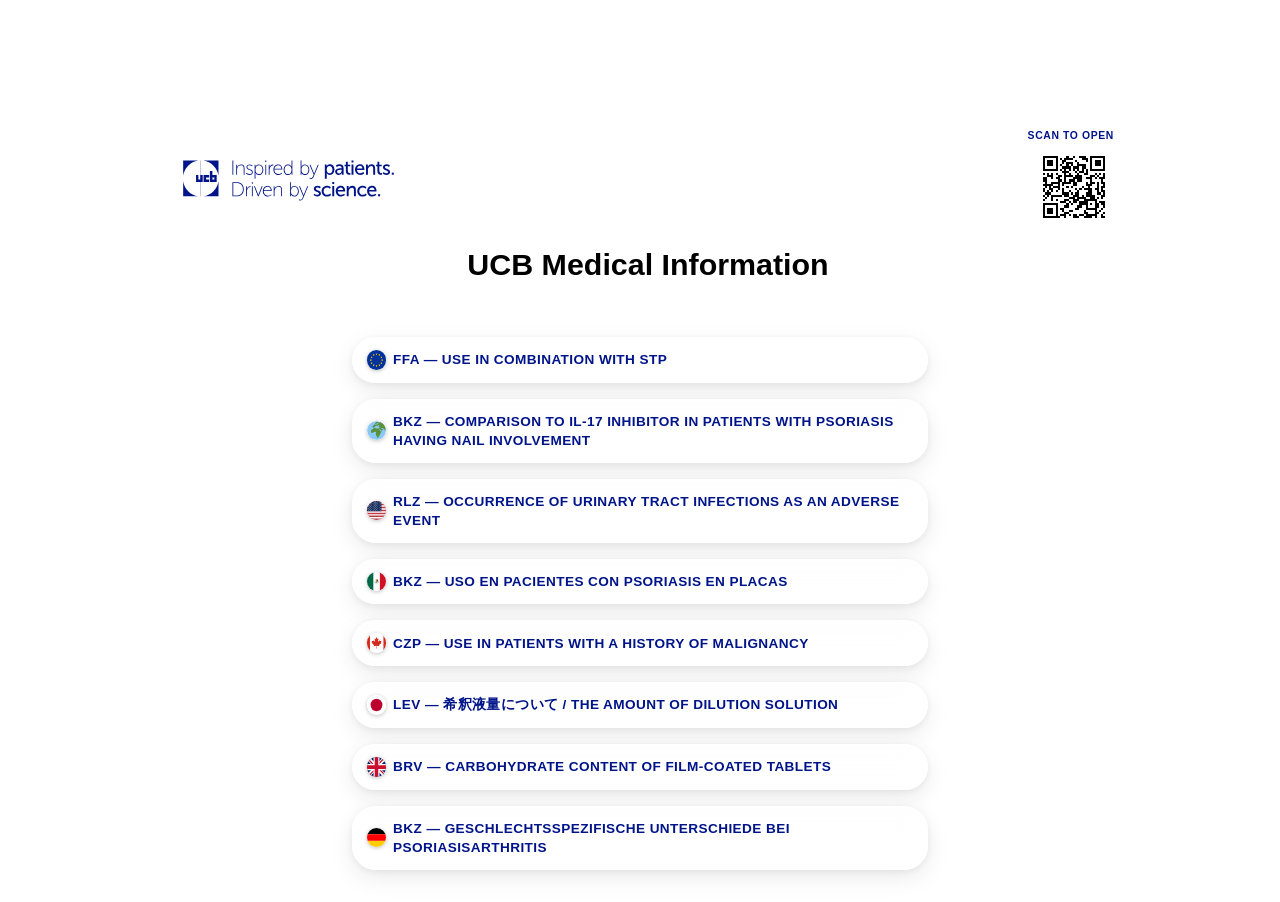
==== commit 2babe605: "heigth" ====
--- a/index.html
+++ b/index.html
@@ -30,10 +30,12 @@
   -->
   <style>
     html {
+      height: auto;
       min-height: 100%;
       background: linear-gradient(145deg, #dde0e8 0%, #eceef2 50%, #e4e6ec 100%);
     }
     body {
+      height: auto;
       display: flex;
       flex-direction: column;
       align-items: center;
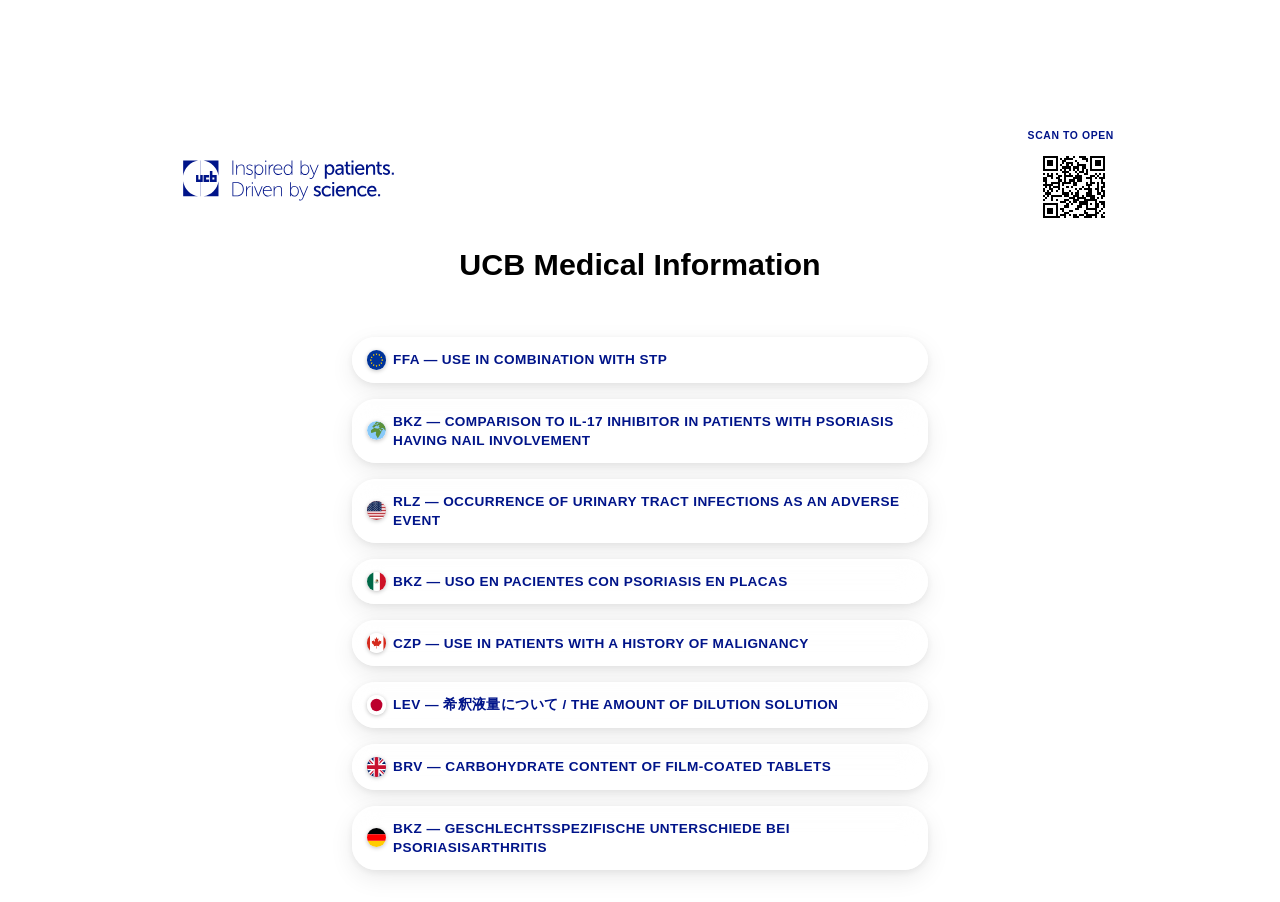
==== commit 5ed317ad: "consistency" ====
--- a/index.html
+++ b/index.html
@@ -129,7 +129,7 @@
        - QR code linking to UCB Medical Information (right)
        - Page title centred below the logo/QR row
   -->
-  <header class="site-header" role="banner" style="width:100%;">
+  <header class="site-header" role="banner">
     <div class="container">
       <div class="header-flex">
         <!-- UCB logo with tagline -->
@@ -138,14 +138,14 @@
             alt="UCB logo with tagline inspired by patients, driven by science.">
         </div>
         <!-- QR code — scan to open this site on a mobile device -->
-        <div style="text-align:right;">
-          <p style="margin:0 0 0.25rem;font-size:0.65rem;font-weight:600;letter-spacing:0.06em;text-transform:uppercase;color:#001489;">Scan to open</p>
+        <div class="footer-qr">
+          <p class="footer-qr__label">Scan to open</p>
           <img src="assets/img/qr_fhirmi.svg" alt="QR code — scan to open UCB Medical Information" width="80" height="80">
         </div>
       </div>
       <!-- Page title -->
-      <div class="page-title" style="text-align:center;">
-        <h1 class="h1" style="justify-content:center;">UCB Medical Information</h1>
+      <div class="page-title text-center">
+        <h1 class="h1">UCB Medical Information</h1>
       </div>
     </div>
   </header>
--- a/assets/css/styles.css
+++ b/assets/css/styles.css
@@ -93,17 +93,12 @@
   --border: #d1d5db;
   /* Light grey — default box borders        */
 
-  /* ── Table header palette (lightest → darkest) ── */
-  --tbl-h1: #808AC4;
-  /* Level-1 header row background  */
-  --tbl-h2: #99A1D0;
-  /* Level-2 header row background  */
-  --tbl-h3: #B3B9DC;
-  /* Level-3 header row background  */
-  --tbl-interim: #CCD0E7;
-  /* Interim / sub-group row        */
-  --tbl-foot: #E6E8F3;
-  /* Table footer row               */
+  /* ── Table header palette — uniform 10% tint steps of --brand ── */
+  --tbl-h1:      color-mix(in srgb, var(--brand) 50%, white); /* darkest  */
+  --tbl-h2:      color-mix(in srgb, var(--brand) 40%, white);
+  --tbl-h3:      color-mix(in srgb, var(--brand) 30%, white);
+  --tbl-interim: color-mix(in srgb, var(--brand) 20%, white);
+  --tbl-foot:    color-mix(in srgb, var(--brand) 10%, white); /* lightest */
 
   /* ── Miscellaneous ── */
   --text-muted: #d1d5db;
@@ -189,8 +184,6 @@
 p,
 ul,
 ol {
-  font-size: 1rem;
-  line-height: 1.45;
   margin: var(--space-025) 0;
 }
 
@@ -209,11 +202,10 @@
   color: var(--brand);
 }
 
-/* Nested lists: same indent, small top/bottom gap */
+/* Nested lists: small top/bottom gap (padding-left inherited from ul/ol rule above) */
 ul ul,
 ol ol {
   margin: var(--space-025) 0;
-  padding-left: 1.125rem;
 }
 
 /* Superscripts / subscripts — sized and positioned relative to surrounding text */
@@ -263,6 +255,7 @@
 /* Header: top padding is enlarged so the logo clears the fixed TOC bar.
    calc(1rem gap-from-top + 3.05rem navbox-height + 2rem breathing) = 6rem */
 .site-header {
+  width: 100%;
   padding: calc(var(--space-1) + 5rem) 0 var(--space-1);
   background: #fff;
 }
@@ -330,6 +323,12 @@
   align-items: baseline;
 }
 
+/* Centre the h1 flex row when the page-title is explicitly centred (index) */
+.page-title.text-center h1 {
+  justify-content: center;
+  margin-left: 0;
+}
+
 
 /* ━━━━━━━━━━━━━━━━━━━━━━━━━━━━━━━━━━━━━━━━━━━━━━━━━━━━━━━━━━━━━━━━
    5. CARDS  (.card)
@@ -364,6 +363,15 @@
 .card--teal {
   background: color-mix(in srgb, var(--teal) 25%, white);
   border-color: color-mix(in srgb, var(--teal) 45%, transparent);
+}
+
+/* Brand-tinted note/callout box — inline information or off-label notice */
+.note-brand {
+  border: 0.125rem solid var(--brand);
+  border-radius: var(--radius);
+  padding: 1rem 1.25rem;
+  margin-block: 1rem;
+  background: color-mix(in srgb, var(--brand) 8%, white);
 }
 
 
@@ -379,7 +387,6 @@
   background: var(--tbl-foot);
   padding: var(--space-075);
   width: 100%;
-  box-sizing: border-box;
   margin: var(--space-1) 0;
   display: flex;
   align-items: center;
@@ -490,8 +497,8 @@
   margin-inline: auto;
 
   /* Override generic .navbox padding/radius */
-  border-radius: 100vmax !important;
-  padding: 0.4rem var(--space-1) !important;
+  border-radius: 100vmax;
+  padding: 0.4rem var(--space-1);
 
   /* Glass effect: near-invisible blue tint; backdrop-filter does the frosting */
   -webkit-backdrop-filter: saturate(180%) blur(1.25rem);
@@ -540,60 +547,37 @@
   font-size: 0.8rem;
 }
 
-/* Unselected TOC pills — glass style applied via context rule.
-   No class needed on the HTML; being inside #toc is sufficient.
-   Geometry (nowrap, max-content, no-shrink) keeps the scrollable row tidy. */
-#toc .btn:not(.is-active) {
+/* Shared geometry for every pill in the floating bar */
+#toc .btn {
   white-space: nowrap;
   min-width: max-content;
   flex-shrink: 0;
+}
+
+/* Unselected pills — glass style via context rule; no class needed in HTML */
+#toc .btn:not(.is-active) {
   background: color-mix(in srgb, var(--tbl-interim) 52%, transparent);
-  /* --tbl-interim @ 52% — more visible glassy fill */
   color: var(--brand);
   border-color: rgba(255, 255, 255, 0.55);
-  /* more opaque white border     */
   box-shadow:
     0 0.0625rem 0 rgba(255, 255, 255, 0.55) inset,
-    /* top-edge glass bevel */
     0 0.125rem 0.375rem rgba(0, 20, 137, 0.08);
-  /* subtle depth shadow  */
   -webkit-backdrop-filter: none;
   backdrop-filter: none;
-  /* navbox itself provides blur  */
-}
-
-/* Geometry also needed on active pills so the row stays consistent */
+}
+
+/* Active (current section) pill — solid brand blue */
 #toc .btn.is-active {
-  white-space: nowrap;
-  min-width: max-content;
-  flex-shrink: 0;
   background: var(--brand);
   color: #fff;
-  /* Semi-transparent white border — matches visual weight of glass/teal pills */
   border-color: rgba(255, 255, 255, 0.4);
-  /* Compact shadow matching glass pill: inner top highlight + small drop shadow */
   box-shadow:
     0 0.0625rem 0 rgba(255, 255, 255, 0.28) inset,
     0 0.125rem 0.375rem rgba(0, 20, 137, 0.25);
   transform: none;
 }
 
-/* Hover on active pill: marigold text + marigold border */
-#toc .btn.is-active:hover {
-  color: var(--accent);
-  border-color: var(--accent);
-  text-decoration: none;
-}
-
-/* Hover on unselected pills: marigold text + marigold border */
-#toc .btn:not(.is-active):hover {
-  color: var(--accent);
-  border-color: var(--accent);
-  text-decoration: none;
-}
-
-/* Feedback pill — light teal glass tint to echo the feedback card colour.
-   Targets by href so no extra class is needed in any HTML file. */
+/* Feedback pill — teal glass tint to echo the feedback card colour */
 #toc .btn[href="#feedback"]:not(.is-active) {
   background: color-mix(in srgb, var(--teal) 28%, transparent);
   border-color: color-mix(in srgb, var(--teal) 50%, transparent);
@@ -602,7 +586,8 @@
     0 0.125rem 0.375rem color-mix(in srgb, var(--teal) 20%, transparent);
 }
 
-#toc .btn[href="#feedback"]:not(.is-active):hover {
+/* All TOC pills on hover: marigold text + marigold border */
+#toc .btn:hover {
   color: var(--accent);
   border-color: var(--accent);
   text-decoration: none;
@@ -711,19 +696,17 @@
 }
 
 
-/* Injected by main.js — invisible anchor at the very top of the page
-   so href="#top" always resolves without breaking the Back button. */
+/* ━━━━━━━━━━━━━━━━━━━━━━━━━━━━━━━━━━━━━━━━━━━━━━━━━━━━━━━━━━━━━━━━
+   11. HIDDEN HELPERS
+   Elements used for machine-readable metadata or LLM context that
+   must never be visible in the rendered document.
+   ━━━━━━━━━━━━━━━━━━━━━━━━━━━━━━━━━━━━━━━━━━━━━━━━━━━━━━━━━━━━━━━━ */
+
+/* Invisible top-of-page anchor injected by main.js so href="#top" resolves */
 .top-anchor {
   position: absolute;
   inset-block-start: 0;
 }
-
-
-/* ━━━━━━━━━━━━━━━━━━━━━━━━━━━━━━━━━━━━━━━━━━━━━━━━━━━━━━━━━━━━━━━━
-   11. HIDDEN HELPERS
-   Elements used for machine-readable metadata or LLM context that
-   must never be visible in the rendered document.
-   ━━━━━━━━━━━━━━━━━━━━━━━━━━━━━━━━━━━━━━━━━━━━━━━━━━━━━━━━━━━━━━━━ */
 
 /* Inline metadata spans (e.g. data-label="AEO") — invisible to users */
 .hidden-meta {
@@ -739,7 +722,7 @@
 
 
 /* ━━━━━━━━━━━━━━━━━━━━━━━━━━━━━━━━━━━━━━━━━━━━━━━━━━━━━━━━━━━━━━━━
-   12. TABLES & FIGURES  (.tblfigfig)
+   12. TABLES & FIGURES  (.tblfig)
    Shared wrapper for data tables and figures, styled for the Veeva
    email / HTML output format. border-collapse: separate with
    border-spacing: 0 is required so border-radius clips correctly.
@@ -778,28 +761,16 @@
   display: block;
 }
 
-/* Header row tiers: .hdr defaults to level-3 (lightest); .hdr-1 / .hdr-2
-   allow darker shading on top-level columns without extra markup. */
-.tblfig .hdr th {
+/* Header row tiers — .hdr is the default (level 3, lightest).
+   .hdr-1 and .hdr-2 add progressively darker shading for top-level columns. */
+.tblfig .hdr th {              /* level 3 — lightest, default */
   font-size: 0.95rem;
   font-weight: 700;
   background: var(--tbl-h3);
 }
 
-.tblfig .hdr-1 th {
-  background: var(--tbl-h1);
-}
-
-/* darkest  */
-.tblfig .hdr-2 th {
-  background: var(--tbl-h2);
-}
-
-.tblfig .hdr-3 th {
-  background: var(--tbl-h3);
-}
-
-/* lightest */
+.tblfig .hdr-1 th { background: var(--tbl-h1); } /* level 1 — darkest */
+.tblfig .hdr-2 th { background: var(--tbl-h2); } /* level 2            */
 
 /* Interim rows span full width, styled as a subgroup label */
 .tblfig .interim-row td[colspan] {
@@ -817,9 +788,31 @@
 }
 
 
+/* ── Figures (Plotly charts + legends) ── */
+
 /* Plotly / figure chart container */
 .fig-chart {
   width: 100%;
+}
+
+/* Chart height utilities — replaces inline style="height:Npx;" */
+.fig-chart--sm { height: 15rem; }    /* ~240 px */
+.fig-chart--md { height: 17.5rem; }  /* ~280 px */
+.fig-chart--rg { height: 20rem; }    /* ~320 px */
+.fig-chart--lg { height: 23.75rem; } /* ~380 px */
+.fig-chart--xl { height: 25rem; }    /* ~400 px */
+
+/* Figure tblfig: fill card width; overflow right at narrow viewports.
+   The table fills the card via the shared width:100% rule above.
+   min-width prevents the chart collapsing below a readable size —
+   below that breakpoint the table overflows the card to the right
+   and the page scrollbar handles it (no clipping within the card). */
+.tblfig:has(.fig-chart) table {
+  min-width: 30rem;
+}
+
+.tblfig:has(.fig-chart) .fig-chart {
+  min-width: 28rem;
 }
 
 /* Legend row below a chart: centred flex, items separated by gap */
@@ -849,6 +842,12 @@
   flex-shrink: 0;
 }
 
+/* Swatch colour variants — avoids inline style="background:…" */
+.fig-legend__swatch--placebo   { background: #cccccc; }
+.fig-legend__swatch--drug      { background: var(--brand); }
+.fig-legend__swatch--comp      { background: var(--accent2); }
+.fig-legend__swatch--secondary { background: #8089c4; }
+
 /* Active-analysis label below the legend (italic small print) */
 .fig-label {
   text-align: center;
@@ -860,41 +859,37 @@
 
 /* ━━━━━━━━━━━━━━━━━━━━━━━━━━━━━━━━━━━━━━━━━━━━━━━━━━━━━━━━━━━━━━━━
    13. UTILITIES
-   Single-purpose helper classes for text and cell alignment.
-   Applied directly in HTML to avoid inline styles.
-   ━━━━━━━━━━━━━━━━━━━━━━━━━━━━━━━━━━━━━━━━━━━━━━━━━━━━━━━━━━━━━━━━ */
-.text-left {
-  text-align: left;
-}
-
-.text-center {
-  text-align: center;
-}
-
-.text-right {
-  text-align: right;
-}
-
-.align-top {
-  vertical-align: top;
-}
-
-.align-middle {
-  vertical-align: middle;
-}
-
-.align-bottom {
-  vertical-align: bottom;
-}
-
-
-.row-indent {
-  padding-inline-start: 1.5rem;
-}
-
-.text-brand {
-  color: var(--brand);
-}
+   Single-purpose helper classes. Applied in HTML to avoid inline styles.
+   ━━━━━━━━━━━━━━━━━━━━━━━━━━━━━━━━━━━━━━━━━━━━━━━━━━━━━━━━━━━━━━━━ */
+
+/* Text alignment */
+.text-left   { text-align: left; }
+.text-center { text-align: center; }
+.text-right  { text-align: right; }
+
+/* Vertical alignment */
+.align-top    { vertical-align: top; }
+.align-middle { vertical-align: middle; }
+.align-bottom { vertical-align: bottom; }
+
+/* Indentation */
+.row-indent   { padding-inline-start: 1.5rem; }
+.row-indent-2 { padding-inline-start: 3rem; }
+
+/* Colour */
+.text-brand { color: var(--brand); }
+
+/* Visibility — JS toggles .is-hidden to show/hide elements */
+.is-hidden { display: none !important; }
+
+/* Layout */
+.justify-start   { justify-content: flex-start; }
+.fig-scroll-wrap { overflow-x: auto; }
+
+/* Sizing */
+.p-0      { padding: 0; }
+.img-full { width: 100%; }
+
 
 
 /* ━━━━━━━━━━━━━━━━━━━━━━━━━━━━━━━━━━━━━━━━━━━━━━━━━━━━━━━━━━━━━━━━
@@ -1146,19 +1141,14 @@
   animation: rating-shake 0.35s ease;
 }
 
-/* Inline error message — hidden by default; JS adds .is-visible to show it.
+/* Inline error message — hidden via .is-hidden; JS removes it to show.
    Negative margin-top closes most of the 1rem flex gap so it reads as
    attached to the rating pill rather than floating mid-column. */
 .stars-error {
-  display: none;
   margin-top: -0.6rem;
   font-size: 0.8rem;
   color: #f18070;
   font-weight: 600;
-}
-
-.stars-error.is-visible {
-  display: block;
 }
 
 /* ── Comment field ── */
@@ -1461,11 +1451,6 @@
   color: var(--brand);
 }
 
-/* Legacy centred meta block (kept for backward compat) */
-.site-footer .meta-center {
-  text-align: center;
-  margin: 0 auto;
-}
 
 .site-footer p {
   font-size: 0.85rem;
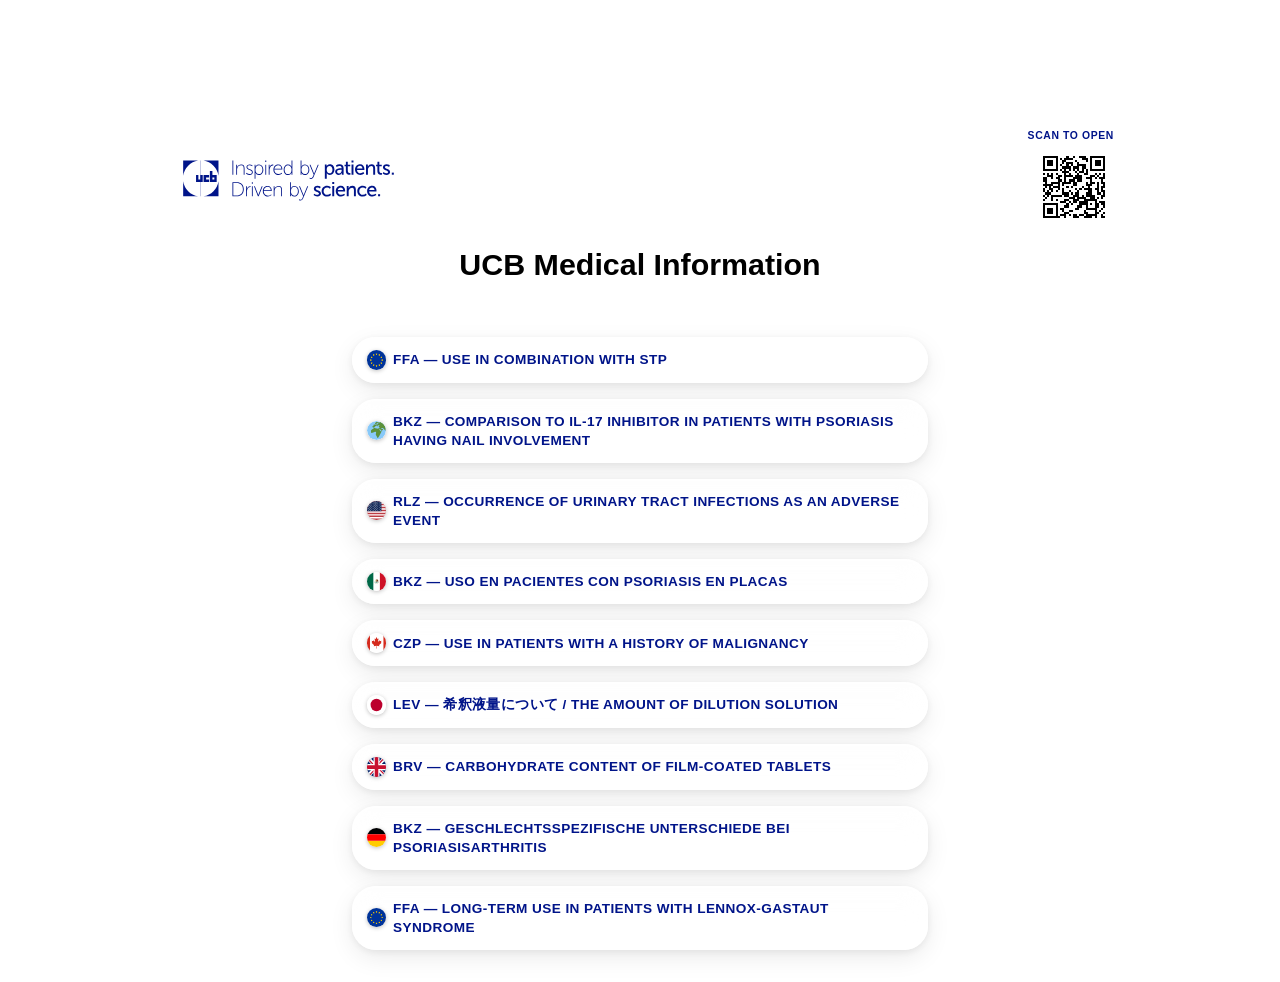
==== commit 2fba6b97: "Add EU FFA LGS document with images and index button Co-Authored-By: Claude Sonnet 4.6 <noreply@anth" ====
--- a/index.html
+++ b/index.html
@@ -186,6 +186,9 @@
   <!-- DE (Germany) — BKZ: Gender-specific differences in PsA (German-language document) -->
   <a class="btn btn--primary" href="DE_CRD_BKZ_PsA_Gender-specific_differences.html"><img class="flag-circle" src="assets/img/flags/de.svg" alt="Germany flag"><span>BKZ &mdash; Geschlechtsspezifische Unterschiede bei Psoriasisarthritis</span></a>
 
+  <!-- EU — FFA: Long-term use in patients with Lennox-Gastaut syndrome -->
+  <a class="btn btn--primary" href="EU_CRD_FFA_Long-term_use_in_patients_with_Lennox-Gastaut_syndrome.html"><img class="flag-circle" src="assets/img/flags/eu.svg" alt="EU flag"><span>FFA &mdash; Long-term Use in Patients with Lennox-Gastaut Syndrome</span></a>
+
   <!-- ============ END NAVIGATION LINKS ============ -->
 
 </body>
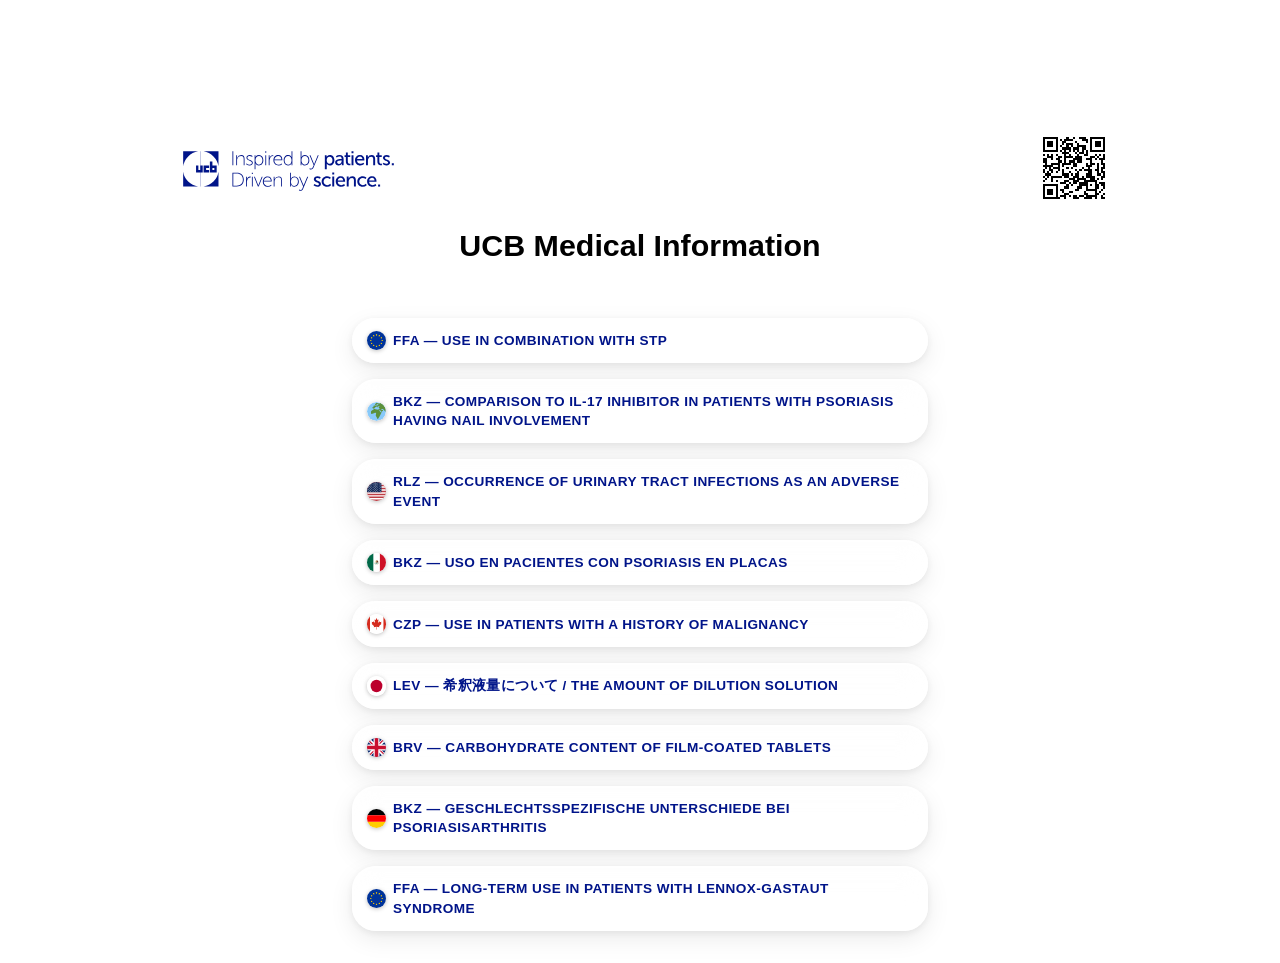
==== commit 11edc96e: "Remove 'Scan to open' label from header QR block in all documents Co-Authored-By: Claude Sonnet 4.6 " ====
--- a/index.html
+++ b/index.html
@@ -139,7 +139,6 @@
         </div>
         <!-- QR code — scan to open this site on a mobile device -->
         <div class="footer-qr">
-          <p class="footer-qr__label">Scan to open</p>
           <img src="assets/img/qr_fhirmi.svg" alt="QR code — scan to open UCB Medical Information" width="80" height="80">
         </div>
       </div>
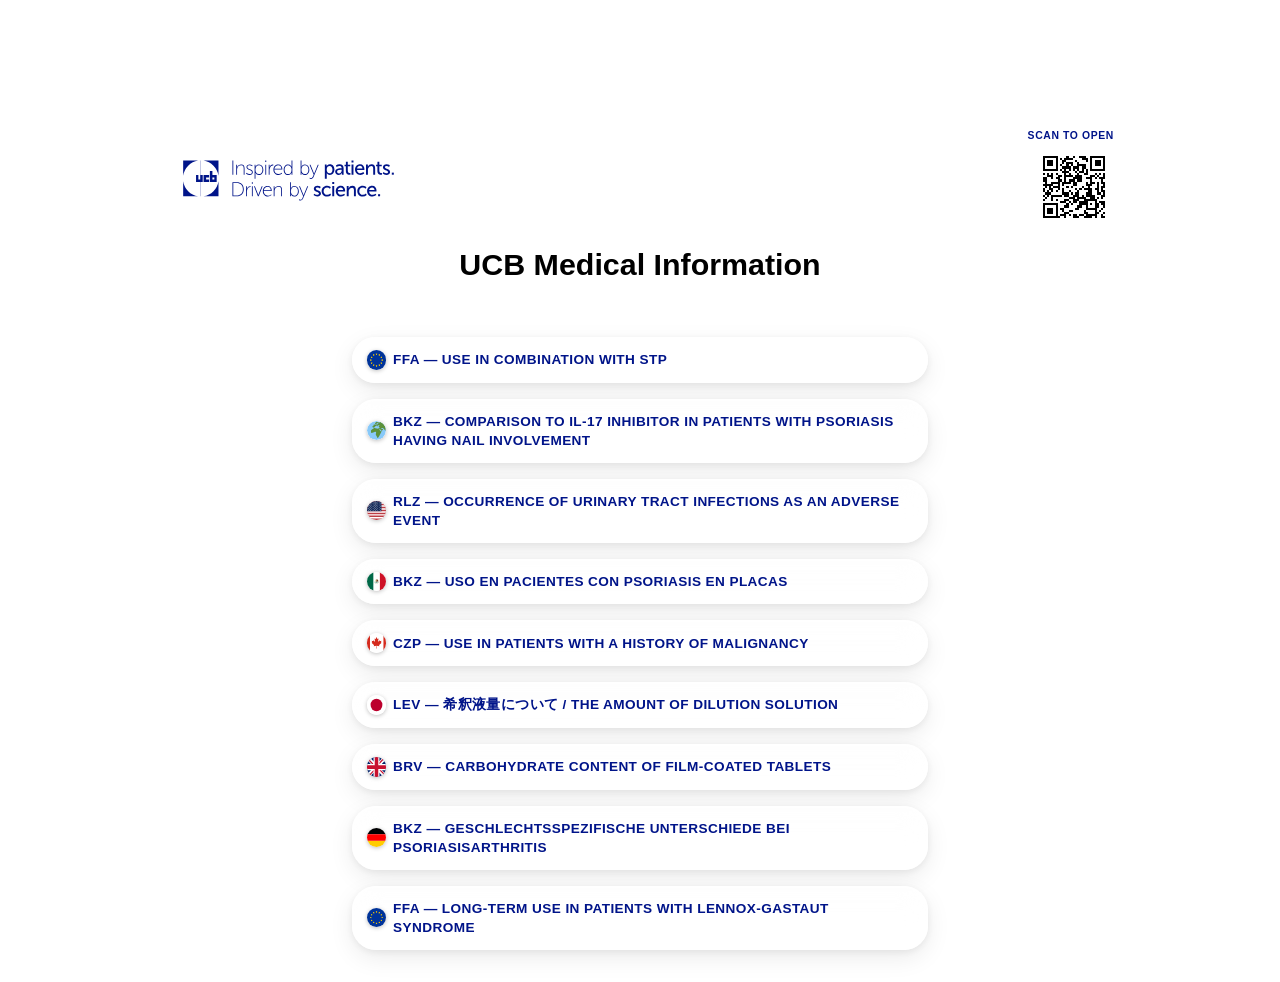
==== commit d4fc1914: "Restore 'Scan to open' label with correct class above header QR in all documents Co-Authored-By: Cla" ====
--- a/index.html
+++ b/index.html
@@ -139,6 +139,7 @@
         </div>
         <!-- QR code — scan to open this site on a mobile device -->
         <div class="footer-qr">
+          <p class="footer-qr__label">Scan to open</p>
           <img src="assets/img/qr_fhirmi.svg" alt="QR code — scan to open UCB Medical Information" width="80" height="80">
         </div>
       </div>
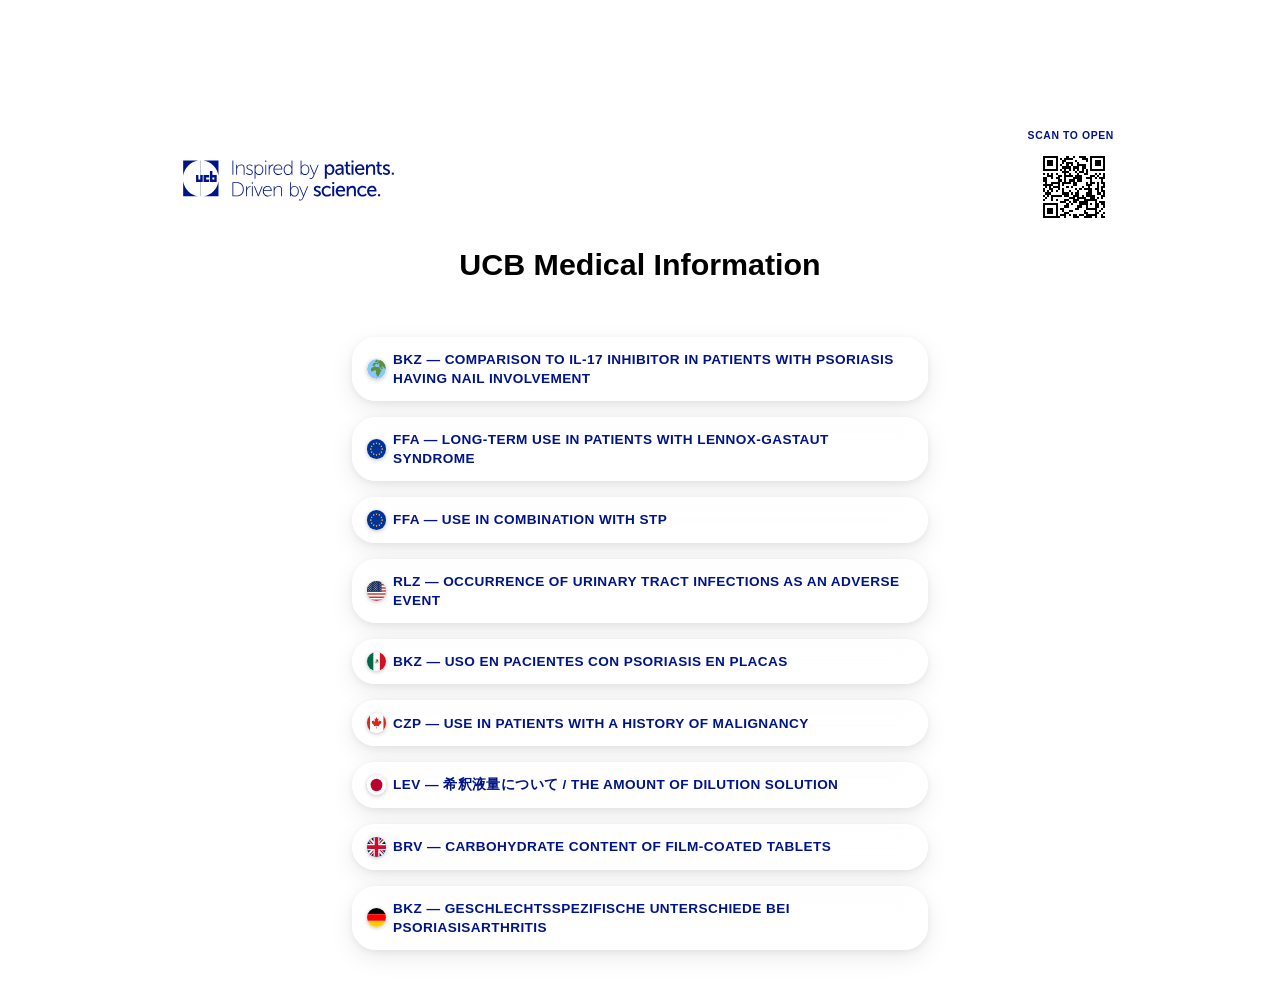
==== commit a050505a: "index order" ====
--- a/index.html
+++ b/index.html
@@ -8,6 +8,7 @@
 <html lang="en">
 
 <!-- ============ HEAD ============ -->
+
 <head>
   <!-- Character encoding and responsive viewport -->
   <meta charset="UTF-8">
@@ -34,6 +35,7 @@
       min-height: 100%;
       background: linear-gradient(145deg, #dde0e8 0%, #eceef2 50%, #e4e6ec 100%);
     }
+
     body {
       height: auto;
       display: flex;
@@ -49,6 +51,7 @@
     body .btn {
       border-radius: 1.5rem;
     }
+
     .btn--primary {
       display: -webkit-box !important;
       display: -webkit-flex !important;
@@ -84,6 +87,7 @@
       padding-right: 1.25rem !important;
       padding-left: 0.85rem !important;
     }
+
     /* Text cell — grows to fill remaining width and wraps freely */
     .btn--primary span {
       -webkit-box-flex: 1 !important;
@@ -96,6 +100,7 @@
       word-break: break-word !important;
       line-height: 1.4 !important;
     }
+
     .btn--primary:hover {
       background: rgba(255, 255, 255, 0.58) !important;
       box-shadow:
@@ -121,6 +126,7 @@
 <!-- ============ END HEAD ============ -->
 
 <!-- ============ BODY ============ -->
+
 <body>
 
   <!-- ============ SITE HEADER ============
@@ -140,7 +146,8 @@
         <!-- QR code — scan to open this site on a mobile device -->
         <div class="footer-qr">
           <p class="footer-qr__label">Scan to open</p>
-          <img src="assets/img/qr_fhirmi.svg" alt="QR code — scan to open UCB Medical Information" width="80" height="80">
+          <img src="assets/img/qr_fhirmi.svg" alt="QR code — scan to open UCB Medical Information" width="80"
+            height="80">
         </div>
       </div>
       <!-- Page title -->
@@ -159,39 +166,57 @@
          BRV = Brivaracetam.
   -->
 
+  <!-- Global — BKZ: Plaque psoriasis, nail involvement, IL-17 inhibitor comparison -->
+  <a class="btn btn--primary"
+    href="GRD_BKZ_PSO_Comparison_to_an_LI-17_inhibitor_in_patients_having_nail_involvement.html"><img
+      class="flag-circle" src="assets/img/flags/globe.svg" alt="Global"><span>BKZ &mdash; Comparison to IL-17 inhibitor
+      in patients with psoriasis having nail involvement</span></a>
+
+  <!-- EU — FFA: Long-term use in patients with Lennox-Gastaut syndrome -->
+  <a class="btn btn--primary" href="EU_CRD_FFA_Long-term_use_in_patients_with_Lennox-Gastaut_syndrome.html"><img
+      class="flag-circle" src="assets/img/flags/eu.svg" alt="EU flag"><span>FFA &mdash; Long-term Use in Patients with
+      Lennox-Gastaut Syndrome</span></a>
+
   <!-- EU — FFA: Use in Combination with Standard of Care / STP -->
-  <a class="btn btn--primary" href="FFA_Use_in_combination_with_STP.html"><img class="flag-circle" src="assets/img/flags/eu.svg" alt="EU flag"><span>FFA &mdash; Use in Combination with STP</span></a>
+  <a class="btn btn--primary" href="FFA_Use_in_combination_with_STP.html"><img class="flag-circle"
+      src="assets/img/flags/eu.svg" alt="EU flag"><span>FFA &mdash; Use in Combination with STP</span></a>
 
   <!-- EU — FFA inline-styles variant (currently commented out / not published) -->
   <!-- <a class="btn btn--primary" href="FFA_Use_in_combination_with_STP_inline_styles.html"><img class="flag-circle" src="assets/img/flags/eu.svg" alt="EU flag"><span>FFA &mdash; Use in Combination with STP &mdash; Inline styles</span></a> -->
 
-  <!-- Global — BKZ: Plaque psoriasis, nail involvement, IL-17 inhibitor comparison -->
-  <a class="btn btn--primary" href="GRD_BKZ_PSO_Comparison_to_an_LI-17_inhibitor_in_patients_having_nail_involvement.html"><img class="flag-circle" src="assets/img/flags/globe.svg" alt="Global"><span>BKZ &mdash; Comparison to IL-17 inhibitor in patients with psoriasis having nail involvement</span></a>
-
   <!-- US — RLZ: Urinary tract infections as an adverse event -->
-  <a class="btn btn--primary" href="US_CRD_RLZ_occurrence_of_urinary_tract_infections_as_an_adverse_event.html"><img class="flag-circle" src="assets/img/flags/us.svg" alt="US flag"><span>RLZ &mdash; Occurrence of urinary tract infections as an adverse event</span></a>
+  <a class="btn btn--primary" href="US_CRD_RLZ_occurrence_of_urinary_tract_infections_as_an_adverse_event.html"><img
+      class="flag-circle" src="assets/img/flags/us.svg" alt="US flag"><span>RLZ &mdash; Occurrence of urinary tract
+      infections as an adverse event</span></a>
 
   <!-- MX (Mexico) — BKZ: Plaque psoriasis (Spanish-language document) -->
-  <a class="btn btn--primary" href="MX_CRD_BKZ_PSO_Use_in_patients_with_plaque_psoriasis.html"><img class="flag-circle" src="assets/img/flags/mx.svg" alt="Mexico flag"><span>BKZ &mdash; Uso en pacientes con psoriasis en placas</span></a>
+  <a class="btn btn--primary" href="MX_CRD_BKZ_PSO_Use_in_patients_with_plaque_psoriasis.html"><img class="flag-circle"
+      src="assets/img/flags/mx.svg" alt="Mexico flag"><span>BKZ &mdash; Uso en pacientes con psoriasis en
+      placas</span></a>
 
   <!-- CA (Canada) — CZP: Use in patients with a history of malignancy -->
-  <a class="btn btn--primary" href="CA_CRD_CZP_Use_in_patients_with_a_history_of_malignancy.html"><img class="flag-circle" src="assets/img/flags/ca.svg" alt="Canada flag"><span>CZP &mdash; Use in patients with a history of malignancy</span></a>
+  <a class="btn btn--primary" href="CA_CRD_CZP_Use_in_patients_with_a_history_of_malignancy.html"><img
+      class="flag-circle" src="assets/img/flags/ca.svg" alt="Canada flag"><span>CZP &mdash; Use in patients with a
+      history of malignancy</span></a>
 
   <!-- JP (Japan) — LEV: Amount of dilution solution (bilingual JP/EN title) -->
-  <a class="btn btn--primary" href="JP_CRD_LEV_The_amount_of_dilution_solution.html"><img class="flag-circle" src="assets/img/flags/jp.svg" alt="Japan flag"><span>LEV &mdash; 希釈液量について / The amount of dilution solution</span></a>
+  <a class="btn btn--primary" href="JP_CRD_LEV_The_amount_of_dilution_solution.html"><img class="flag-circle"
+      src="assets/img/flags/jp.svg" alt="Japan flag"><span>LEV &mdash; 希釈液量について / The amount of dilution
+      solution</span></a>
 
   <!-- GB (UK) — BRV: Carbohydrate content of film-coated tablets -->
-  <a class="btn btn--primary" href="UK_CRD_BRV_Carbohydrate_content_of_film-coated_tablets.html"><img class="flag-circle" src="assets/img/flags/gb.svg" alt="UK flag"><span>BRV &mdash; Carbohydrate content of film-coated tablets</span></a>
+  <a class="btn btn--primary" href="UK_CRD_BRV_Carbohydrate_content_of_film-coated_tablets.html"><img
+      class="flag-circle" src="assets/img/flags/gb.svg" alt="UK flag"><span>BRV &mdash; Carbohydrate content of
+      film-coated tablets</span></a>
 
   <!-- DE (Germany) — BKZ: Gender-specific differences in PsA (German-language document) -->
-  <a class="btn btn--primary" href="DE_CRD_BKZ_PsA_Gender-specific_differences.html"><img class="flag-circle" src="assets/img/flags/de.svg" alt="Germany flag"><span>BKZ &mdash; Geschlechtsspezifische Unterschiede bei Psoriasisarthritis</span></a>
-
-  <!-- EU — FFA: Long-term use in patients with Lennox-Gastaut syndrome -->
-  <a class="btn btn--primary" href="EU_CRD_FFA_Long-term_use_in_patients_with_Lennox-Gastaut_syndrome.html"><img class="flag-circle" src="assets/img/flags/eu.svg" alt="EU flag"><span>FFA &mdash; Long-term Use in Patients with Lennox-Gastaut Syndrome</span></a>
+  <a class="btn btn--primary" href="DE_CRD_BKZ_PsA_Gender-specific_differences.html"><img class="flag-circle"
+      src="assets/img/flags/de.svg" alt="Germany flag"><span>BKZ &mdash; Geschlechtsspezifische Unterschiede bei
+      Psoriasisarthritis</span></a>
 
   <!-- ============ END NAVIGATION LINKS ============ -->
 
 </body>
 <!-- ============ END BODY ============ -->
 
-</html>
+</html>
--- a/assets/css/styles.css
+++ b/assets/css/styles.css
@@ -78,10 +78,16 @@
    ━━━━━━━━━━━━━━━━━━━━━━━━━━━━━━━━━━━━━━━━━━━━━━━━━━━━━━━━━━━━━━━━ */
 :root {
   /* ── Brand colours ── */
-  --brand: #001489;
-  /* UCB Reflex Blue — primary action colour */
-  --accent: #ED9B33;
-  /* Marigold — used for focus rings         */
+  --brand:        #001489; /* UCB Reflex Blue — primary action colour  */
+  --accent:       #ED9B33; /* Marigold — used for focus rings          */
+
+  /* ── Chart series palette ── */
+  --lightsalmon:  #F18070;
+  --salmon:       #bd625e;
+  --lightmarigold:#FFC658;
+  --lavender:     #9873AC;
+  --deeplavender: #784e90;
+  --skyblue:      #71C5E8;
   --teal: #6bcaba;
   /* Teal — feedback card & TOC pill         */
   --teal-dark: #00816D;
@@ -780,7 +786,7 @@
 }
 
 /* Table footer: abbreviation key / footnote row */
-.tblfig .tblfig-footer td[colspan] {
+.tblfig .tblfig-footer td {
   background: var(--tbl-foot);
   font-size: 0.85rem;
   font-weight: 400;
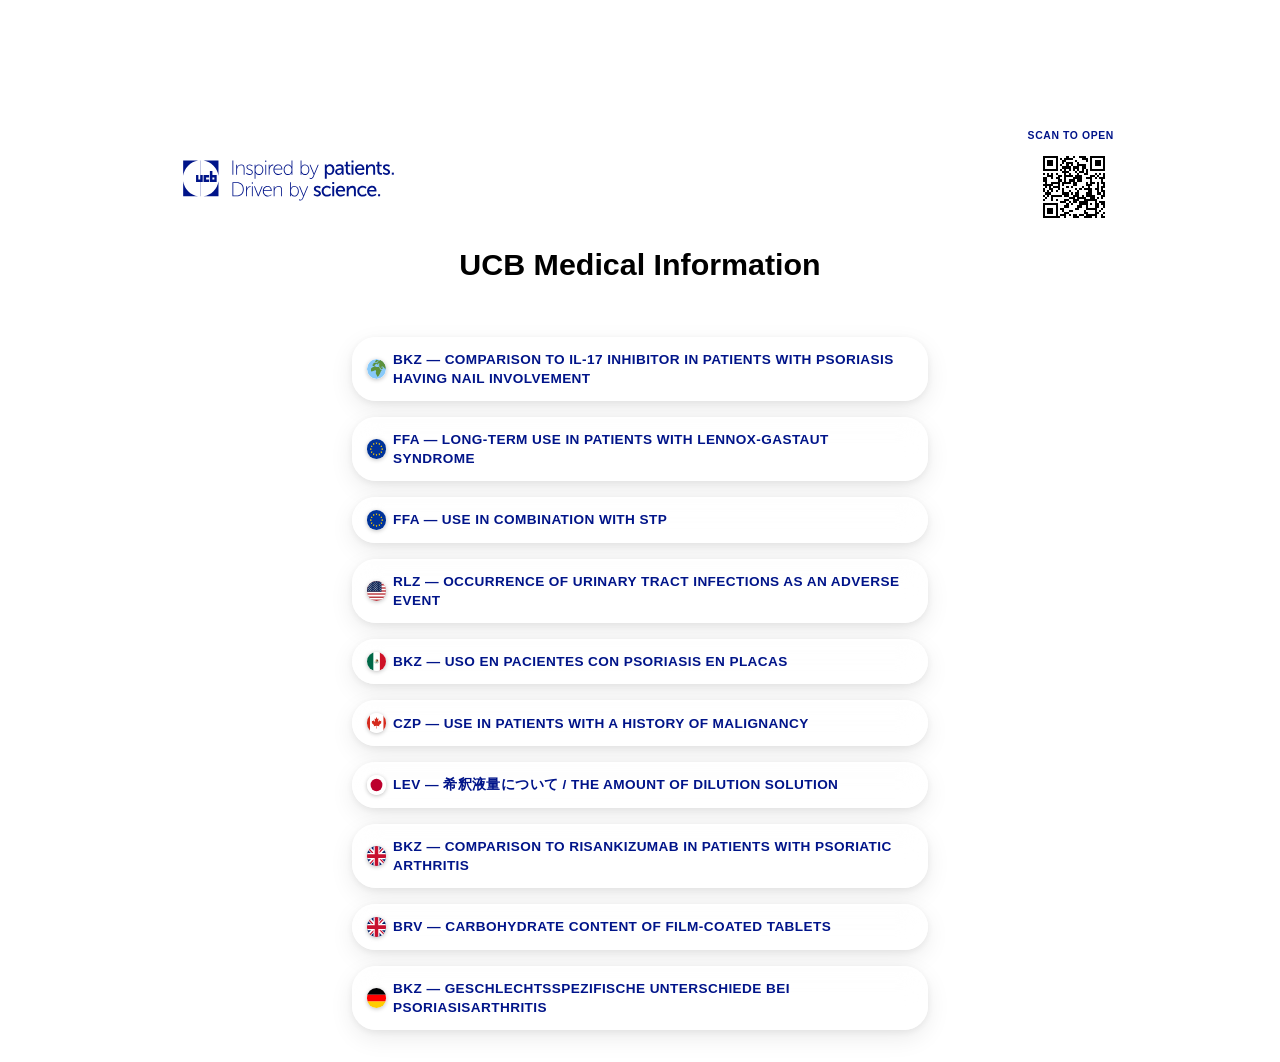
==== commit 9edb9483: "uk be bold" ====
--- a/index.html
+++ b/index.html
@@ -204,6 +204,10 @@
       src="assets/img/flags/jp.svg" alt="Japan flag"><span>LEV &mdash; 希釈液量について / The amount of dilution
       solution</span></a>
 
+  <!-- GB (UK) — BKZ: Comparison to risankizumab in PsA -->
+  <a class="btn btn--primary" href="UK_CRD_BKZ_PsA_Comparison_to_risankizumab.html"><img
+      class="flag-circle" src="assets/img/flags/gb.svg" alt="UK flag"><span>BKZ &mdash; Comparison to risankizumab in patients with psoriatic arthritis</span></a>
+
   <!-- GB (UK) — BRV: Carbohydrate content of film-coated tablets -->
   <a class="btn btn--primary" href="UK_CRD_BRV_Carbohydrate_content_of_film-coated_tablets.html"><img
       class="flag-circle" src="assets/img/flags/gb.svg" alt="UK flag"><span>BRV &mdash; Carbohydrate content of
--- a/assets/css/styles.css
+++ b/assets/css/styles.css
@@ -387,16 +387,24 @@
    The floating TOC (#toc) extends this in section 8.
    ━━━━━━━━━━━━━━━━━━━━━━━━━━━━━━━━━━━━━━━━━━━━━━━━━━━━━━━━━━━━━━━━ */
 .navbox {
-  border: 0.0625rem solid var(--border);
   border-radius: 100vmax;
   /* always a perfect pill regardless of height */
-  background: var(--tbl-foot);
   padding: var(--space-075);
   width: 100%;
   margin: var(--space-1) 0;
   display: flex;
   align-items: center;
   justify-content: center;
+
+  /* Liquid Glass */
+  -webkit-backdrop-filter: saturate(200%) blur(1.5rem);
+  backdrop-filter: saturate(200%) blur(1.5rem);
+  background: rgba(0, 20, 137, 0.06);
+  border: 0.0625rem solid rgba(255, 255, 255, 0.50);
+  box-shadow:
+    0 0 0 0.0625rem rgba(255, 255, 255, 0.38) inset,
+    0 0.5rem 2rem rgba(0, 20, 137, 0.14),
+    0 0.125rem 0.375rem rgba(0, 0, 0, 0.05);
 }
 
 /* "Contents" label — never wraps; provides fixed left anchor for the list */
@@ -506,19 +514,17 @@
   border-radius: 100vmax;
   padding: 0.4rem var(--space-1);
 
-  /* Glass effect: near-invisible blue tint; backdrop-filter does the frosting */
-  -webkit-backdrop-filter: saturate(180%) blur(1.25rem);
-  backdrop-filter: saturate(180%) blur(1.25rem);
-  background: rgba(0, 20, 137, 0.04);
-  /* 4% brand blue — barely tinted */
-  border: 0.0625rem solid rgba(255, 255, 255, 0.28);
-  /* soft white rim */
+  /* Liquid Glass — stronger blur, specular rim, richer shadow stack */
+  -webkit-backdrop-filter: saturate(200%) blur(1.75rem);
+  backdrop-filter: saturate(200%) blur(1.75rem);
+  background: rgba(0, 20, 137, 0.06);
+  border: 0.0625rem solid rgba(255, 255, 255, 0.50);
   box-shadow:
-    0 0 0 0.0625rem rgba(255, 255, 255, 0.22) inset,
-    /* inner highlight (glass bevel) */
-    0 0.5rem 2rem rgba(0, 20, 137, 0.18),
+    0 0 0 0.0625rem rgba(255, 255, 255, 0.40) inset,
+    /* inner specular highlight (glass bevel) */
+    0 0.5rem 2rem rgba(0, 20, 137, 0.22),
     /* blue ambient glow below bar  */
-    0 0.125rem 0.375rem rgba(0, 0, 0, 0.06);
+    0 0.125rem 0.375rem rgba(0, 0, 0, 0.07);
   /* crisp close shadow           */
 }
 
@@ -560,26 +566,26 @@
   flex-shrink: 0;
 }
 
-/* Unselected pills — glass style via context rule; no class needed in HTML */
+/* Unselected pills — more transparent, stronger specular edge */
 #toc .btn:not(.is-active) {
-  background: color-mix(in srgb, var(--tbl-interim) 52%, transparent);
+  background: color-mix(in srgb, var(--tbl-interim) 30%, transparent);
   color: var(--brand);
-  border-color: rgba(255, 255, 255, 0.55);
+  border-color: rgba(255, 255, 255, 0.70);
   box-shadow:
-    0 0.0625rem 0 rgba(255, 255, 255, 0.55) inset,
+    0 0.0625rem 0 rgba(255, 255, 255, 0.70) inset,
     0 0.125rem 0.375rem rgba(0, 20, 137, 0.08);
   -webkit-backdrop-filter: none;
   backdrop-filter: none;
 }
 
-/* Active (current section) pill — solid brand blue */
+/* Active (current section) pill — solid brand blue with stronger specular */
 #toc .btn.is-active {
   background: var(--brand);
   color: #fff;
-  border-color: rgba(255, 255, 255, 0.4);
+  border-color: rgba(255, 255, 255, 0.50);
   box-shadow:
-    0 0.0625rem 0 rgba(255, 255, 255, 0.28) inset,
-    0 0.125rem 0.375rem rgba(0, 20, 137, 0.25);
+    0 0.0625rem 0 rgba(255, 255, 255, 0.42) inset,
+    0 0.125rem 0.375rem rgba(0, 20, 137, 0.30);
   transform: none;
 }
 
@@ -873,10 +879,14 @@
 .text-center { text-align: center; }
 .text-right  { text-align: right; }
 
-/* Vertical alignment */
+/* Vertical alignment — default is top (set on .tblfig th/td above).
+   These overrides are scoped to .tblfig so they beat the default rule. */
 .align-top    { vertical-align: top; }
 .align-middle { vertical-align: middle; }
 .align-bottom { vertical-align: bottom; }
+.tblfig th.align-top,    .tblfig td.align-top    { vertical-align: top; }
+.tblfig th.align-middle, .tblfig td.align-middle { vertical-align: middle; }
+.tblfig th.align-bottom, .tblfig td.align-bottom { vertical-align: bottom; }
 
 /* Indentation */
 .row-indent   { padding-inline-start: 1.5rem; }
@@ -1052,7 +1062,7 @@
   gap: 0.5rem;
 }
 
-/* Individual star button — circular, star centred inside */
+/* Individual star button — naked glyph, no circle container */
 .stars .star {
   display: inline-flex;
   align-items: center;
@@ -1060,25 +1070,39 @@
   width: 2rem;
   height: 2rem;
   padding: 0;
-  font-size: 1.05rem;
+  font-size: 1.55rem;
   line-height: 1;
   cursor: pointer;
   border-radius: 50%;
-  border: 0.0625rem solid color-mix(in srgb, var(--brand) 45%, transparent);
+  border: none;
   background: transparent;
-  color: var(--brand);
+  color: color-mix(in srgb, var(--teal) 55%, white);
   transition:
-    background-color .2s ease,
     color .2s ease,
-    border-color .2s ease,
-    box-shadow .2s ease,
     text-shadow .2s ease,
-    transform .15s ease;
-}
-
-/* Hover: light brand-blue fill */
-.stars .star:hover {
-  background: color-mix(in srgb, var(--brand) 12%, transparent);
+    transform .18s ease;
+}
+
+/* Hover — cumulative preview: hovering star N lights stars 1..N in marigold.
+   · :has(~ .star:hover) selects any star that has a hovered sibling after it
+     in DOM order, i.e. all stars to the LEFT of (and including) the hovered one.
+   · While the list is hovered, selected (gold) state is fully suppressed so the
+     preview is unambiguous — gold snaps back the moment the mouse leaves. */
+.stars .stars-list:hover .star {
+  background:  transparent;
+  color:       color-mix(in srgb, var(--teal) 55%, white);
+  border:      none;
+  transform:   none;
+  text-shadow: none;
+  box-shadow:  none;
+}
+
+.stars .stars-list:hover .star:hover,
+.stars .stars-list:hover .star:has(~ .star:hover) {
+  background:   color-mix(in srgb, var(--accent) 12%, transparent);
+  color:        var(--accent);
+  border-color: var(--accent);
+  transform:    scale(1.15);
 }
 
 /* Active: subtle scale-down press feedback */
@@ -1086,31 +1110,18 @@
   transform: scale(0.98);
 }
 
-/* Selected stars: gold gradient with a soft 3-D depth effect.
-   · Gradient (light → mid → deep gold) gives a convex lit-from-above feel.
-   · Dark-amber text colour contrasts the bright fill for the ★ glyph.
-   · text-shadow: bright highlight on top edge + warm shadow below = embossed look.
-   · box-shadow: inner top bevel (glass highlight) + warm outer glow + crisp drop. */
+/* Selected stars: flat marigold — contemporary flat style, no gradients or 3-D.
+   · Warm accent colour gives clear contrast against the teal-tint unselected stars.
+   · Faint warm glow reinforces the "lit" state without visual noise.
+   · Gentle scale-up signals selection without being jumpy. */
 .stars .star[aria-checked="true"],
 .stars .star.selected {
-  background: linear-gradient(160deg, #ffe57a 0%, #f5c218 55%, #e6a817 100%);
-  color: #7a4d00;
-  /* dark amber — readable on gold */
-  border-color: #d4920a;
-  transform: scale(1.2);
-  /* slightly larger than unselected peers */
-  text-shadow:
-    0 1px 0 rgba(255, 255, 255, 0.60),
-    /* bright highlight on top of star glyph */
-    0 2px 3px rgba(80, 40, 0, 0.25);
-  /* warm depth shadow below */
-  box-shadow:
-    0 1px 0 rgba(255, 255, 255, 0.45) inset,
-    /* inner top-edge bevel */
-    0 3px 8px rgba(195, 130, 0, 0.50),
-    /* warm golden glow */
-    0 1px 2px rgba(0, 0, 0, 0.15);
-  /* crisp close shadow */
+  color:      var(--accent);
+  background: transparent;
+  border:     none;
+  transform:  scale(1.15);
+  text-shadow: 0 0 10px color-mix(in srgb, var(--accent) 45%, transparent);
+  box-shadow:  none;
 }
 
 /* Short horizontal shake for the rating pill on a failed submit attempt.
@@ -1234,6 +1245,21 @@
   transition: background-color .2s ease, border-color .2s ease, box-shadow .2s ease;
 }
 
+/* Hover — marigold border + light marigold tint, matching button system.
+   Scoped to .anon-option:hover so hovering the label text triggers it too. */
+.anon-option:hover input[type="checkbox"]:not(:disabled),
+.anon-option input[type="checkbox"]:hover:not(:disabled) {
+  border-color: var(--accent);
+  background:   color-mix(in srgb, var(--accent) 12%, white);
+}
+
+/* Checked + hover: deepen marigold border slightly */
+.anon-option:hover input[type="checkbox"]:checked:not(:disabled),
+.anon-option input[type="checkbox"]:checked:hover:not(:disabled) {
+  background:   var(--accent);
+  border-color: color-mix(in srgb, var(--accent) 75%, #000);
+}
+
 /* Keyboard-focus highlight — same teal glow as comment textarea and rating pill */
 .anon-option input[type="checkbox"]:focus-visible {
   border-color: color-mix(in srgb, var(--teal) 80%, transparent);
@@ -1242,24 +1268,32 @@
   box-shadow: 0 0 0 0.15rem color-mix(in srgb, var(--teal) 30%, transparent);
 }
 
-/* Checked state: solid brand fill (high-contrast against white tick) */
+/* Checked state: flat marigold fill — aligns with selected-star colour */
 .anon-option input[type="checkbox"]:checked {
-  background: var(--brand);
-  border-color: var(--brand);
-}
-
-/* White checkmark built from two border sides, centred via translate */
+  background:   var(--accent);
+  border-color: var(--accent);
+}
+
+/* × mark: two white diagonal lines built from ::before and ::after.
+   Both are centred, one rotated +45° and one -45° to form the cross. */
+.anon-option input[type="checkbox"]:checked::before,
 .anon-option input[type="checkbox"]:checked::after {
   content: "";
   position: absolute;
   inset-block-start: 50%;
   inset-inline-start: 50%;
+  width: 0.62rem;
+  height: 0.125rem;
+  background: white;
+  border-radius: 1px;
+}
+
+.anon-option input[type="checkbox"]:checked::before {
   transform: translate(-50%, -50%) rotate(45deg);
-  /* rotate forms the ✓ shape */
-  width: 0.4rem;
-  height: 0.8rem;
-  border-right: 0.15rem solid var(--accent);
-  border-bottom: 0.15rem solid var(--accent);
+}
+
+.anon-option input[type="checkbox"]:checked::after {
+  transform: translate(-50%, -50%) rotate(-45deg);
 }
 
 /* ── Feedback layout ── */
